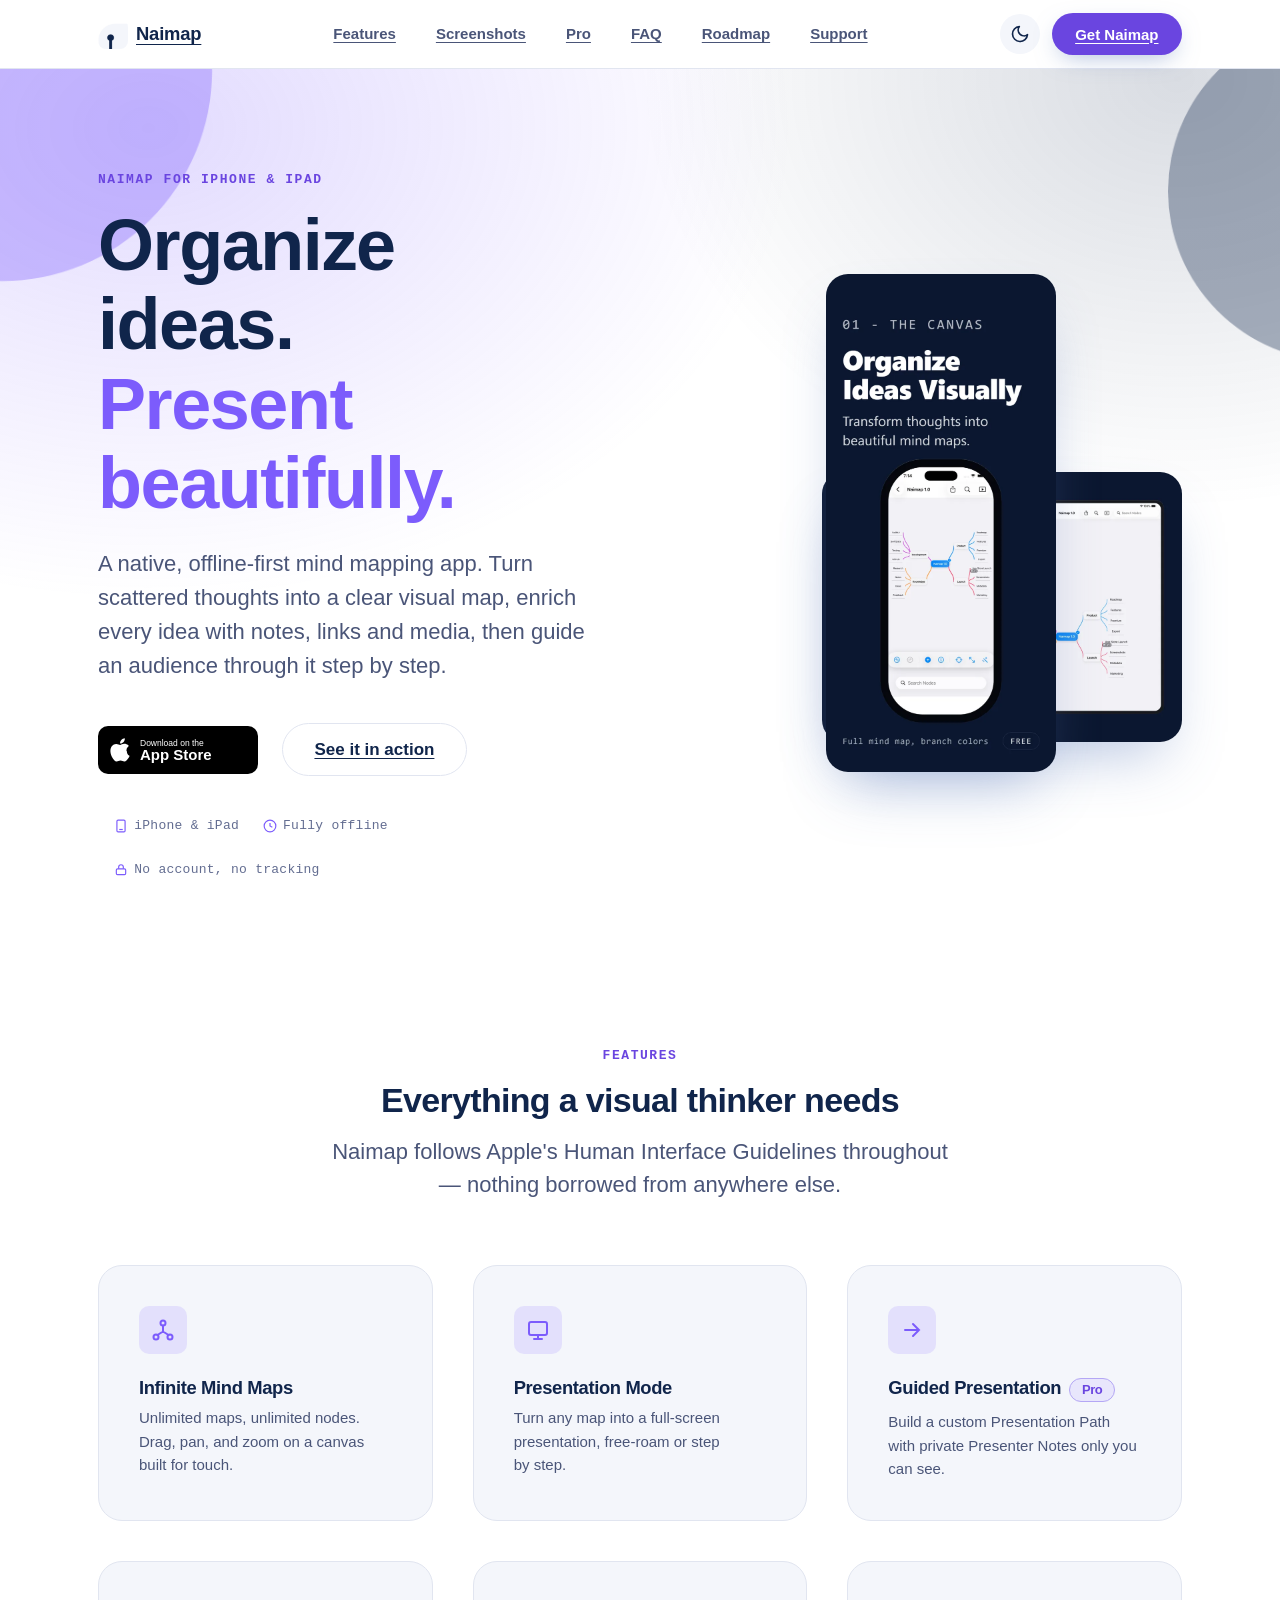
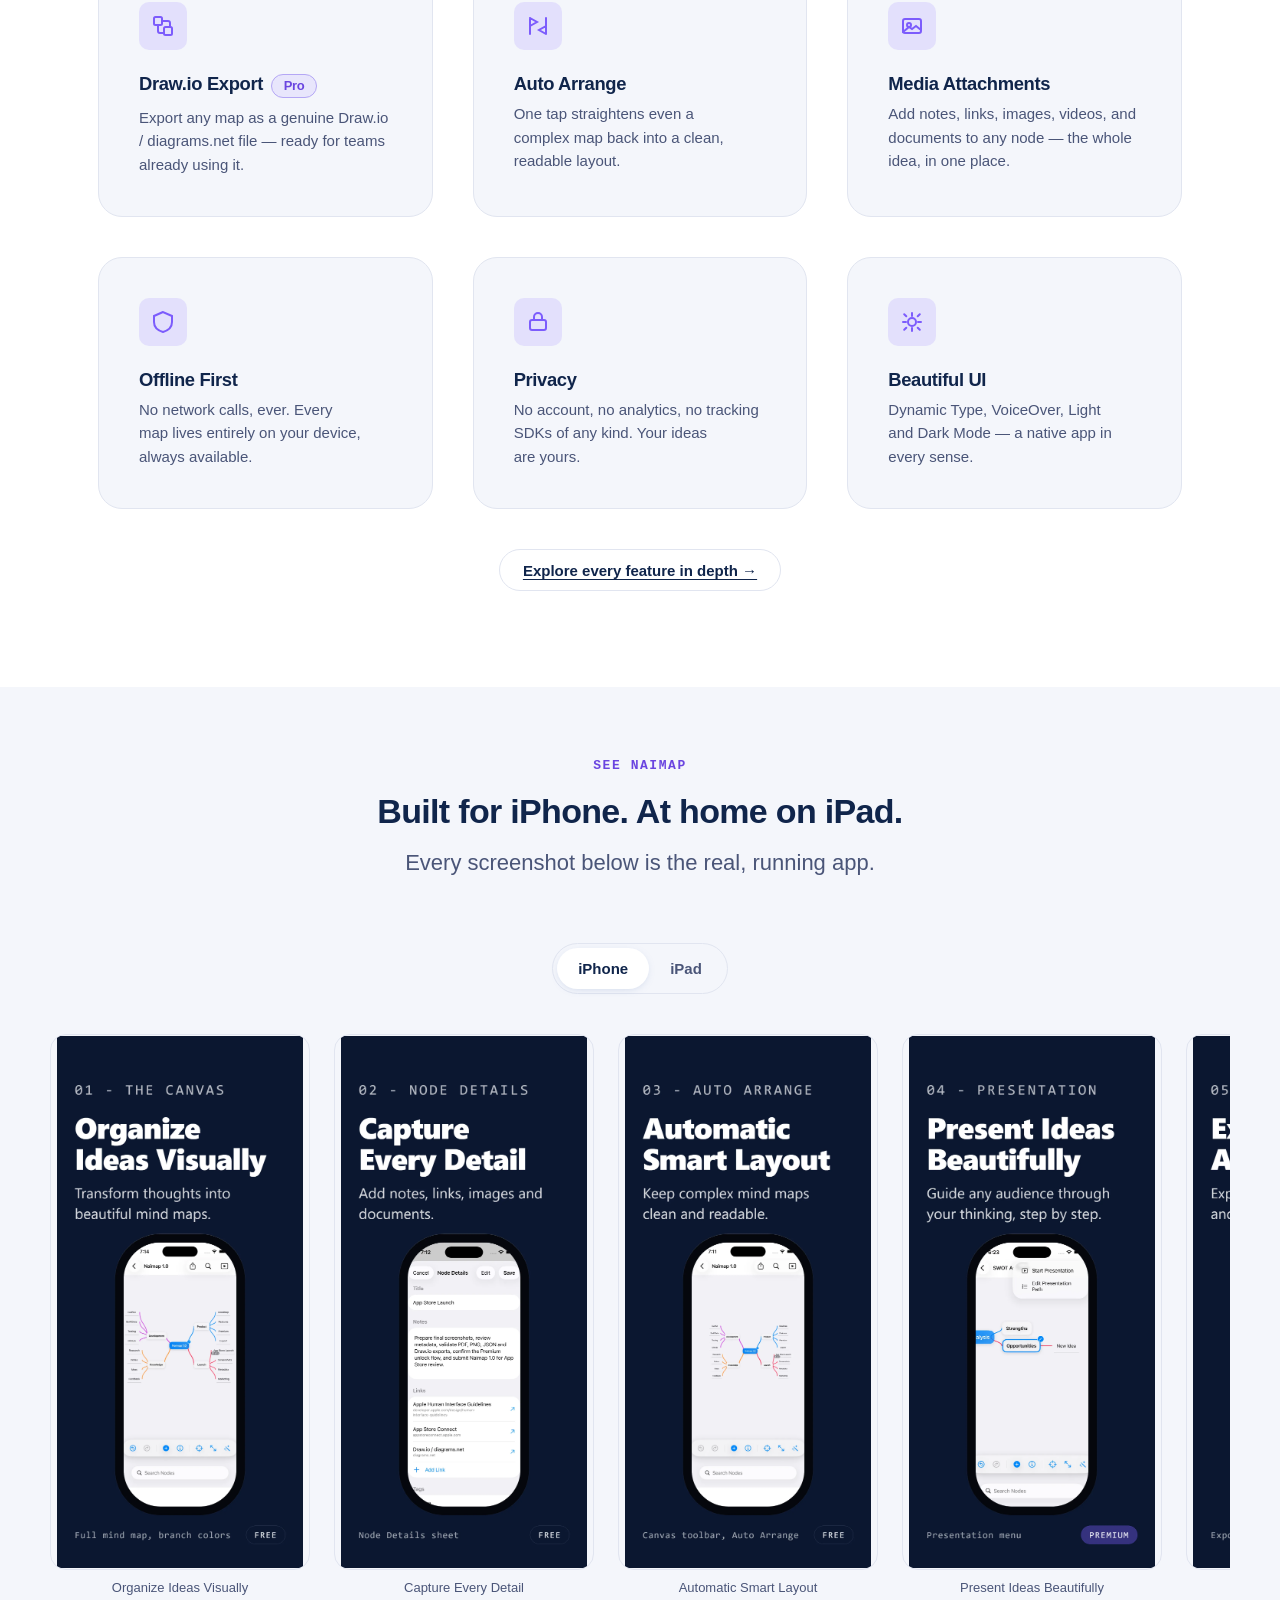
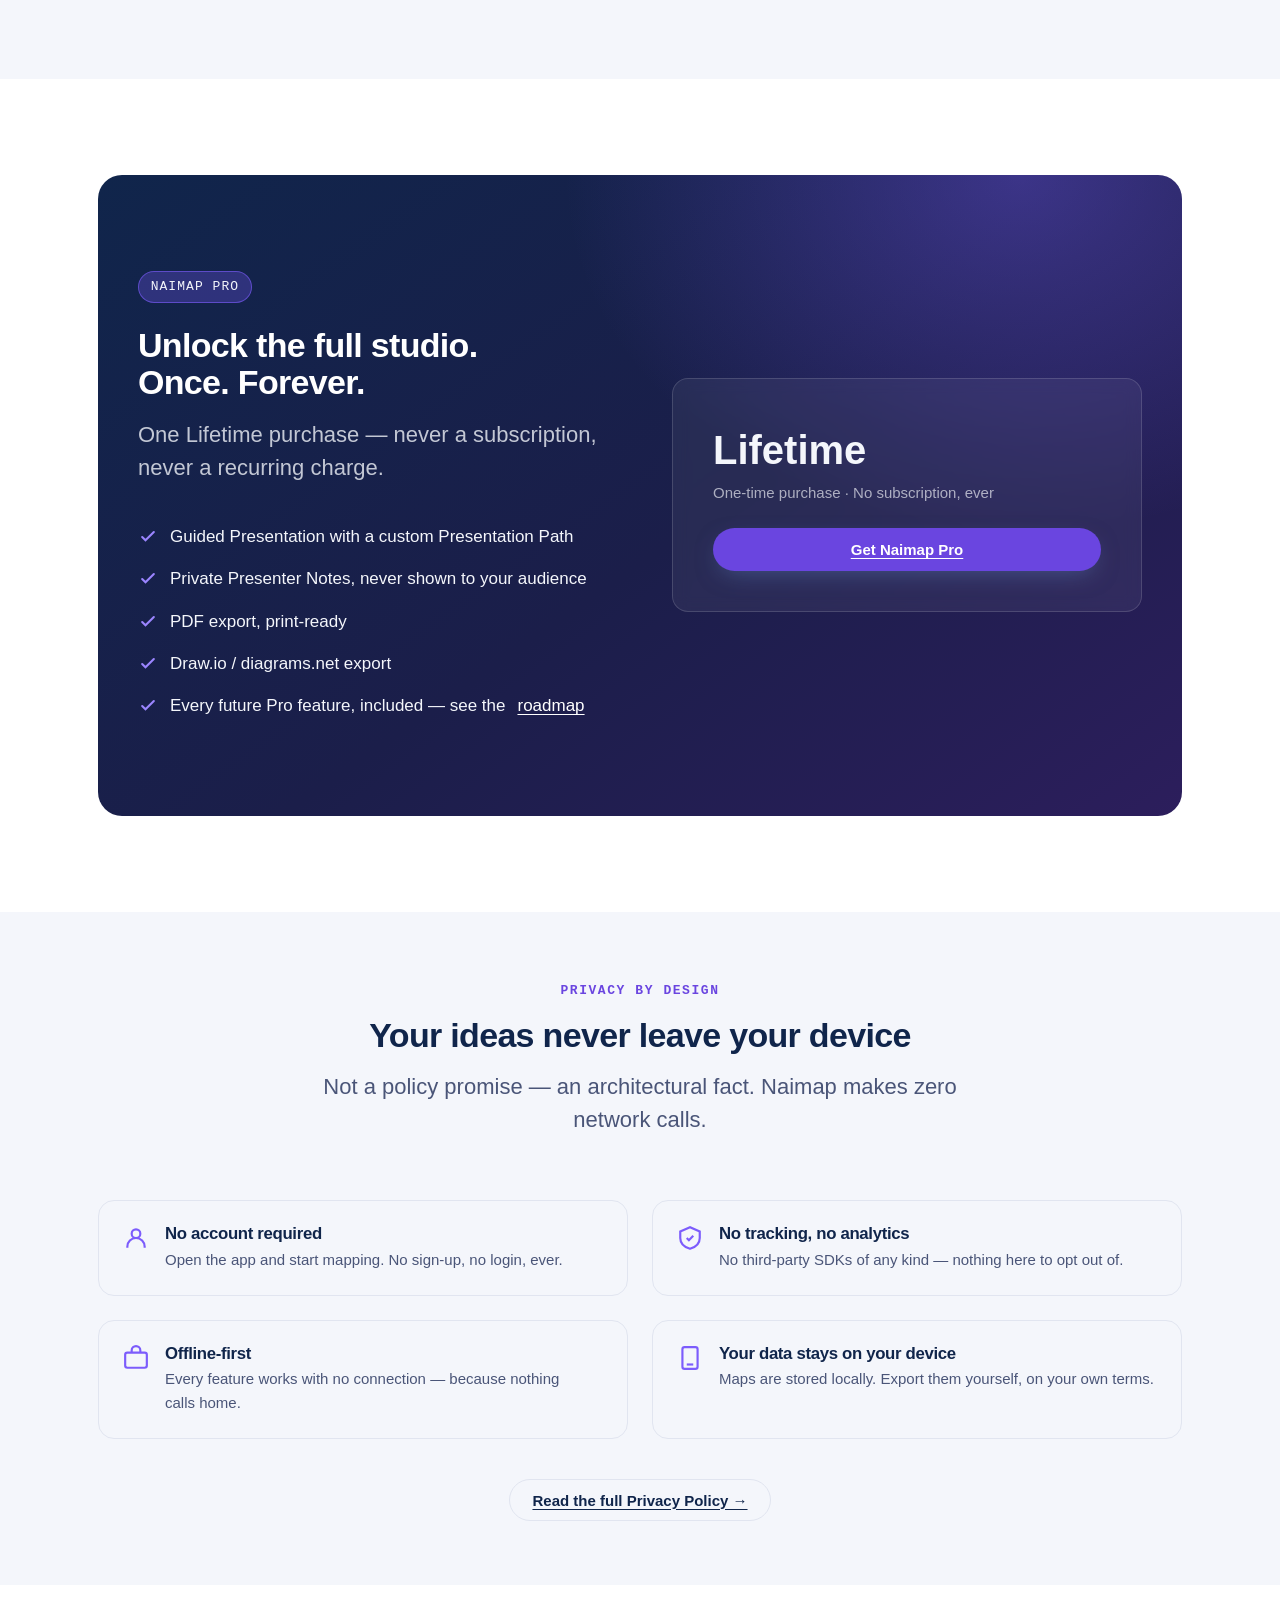
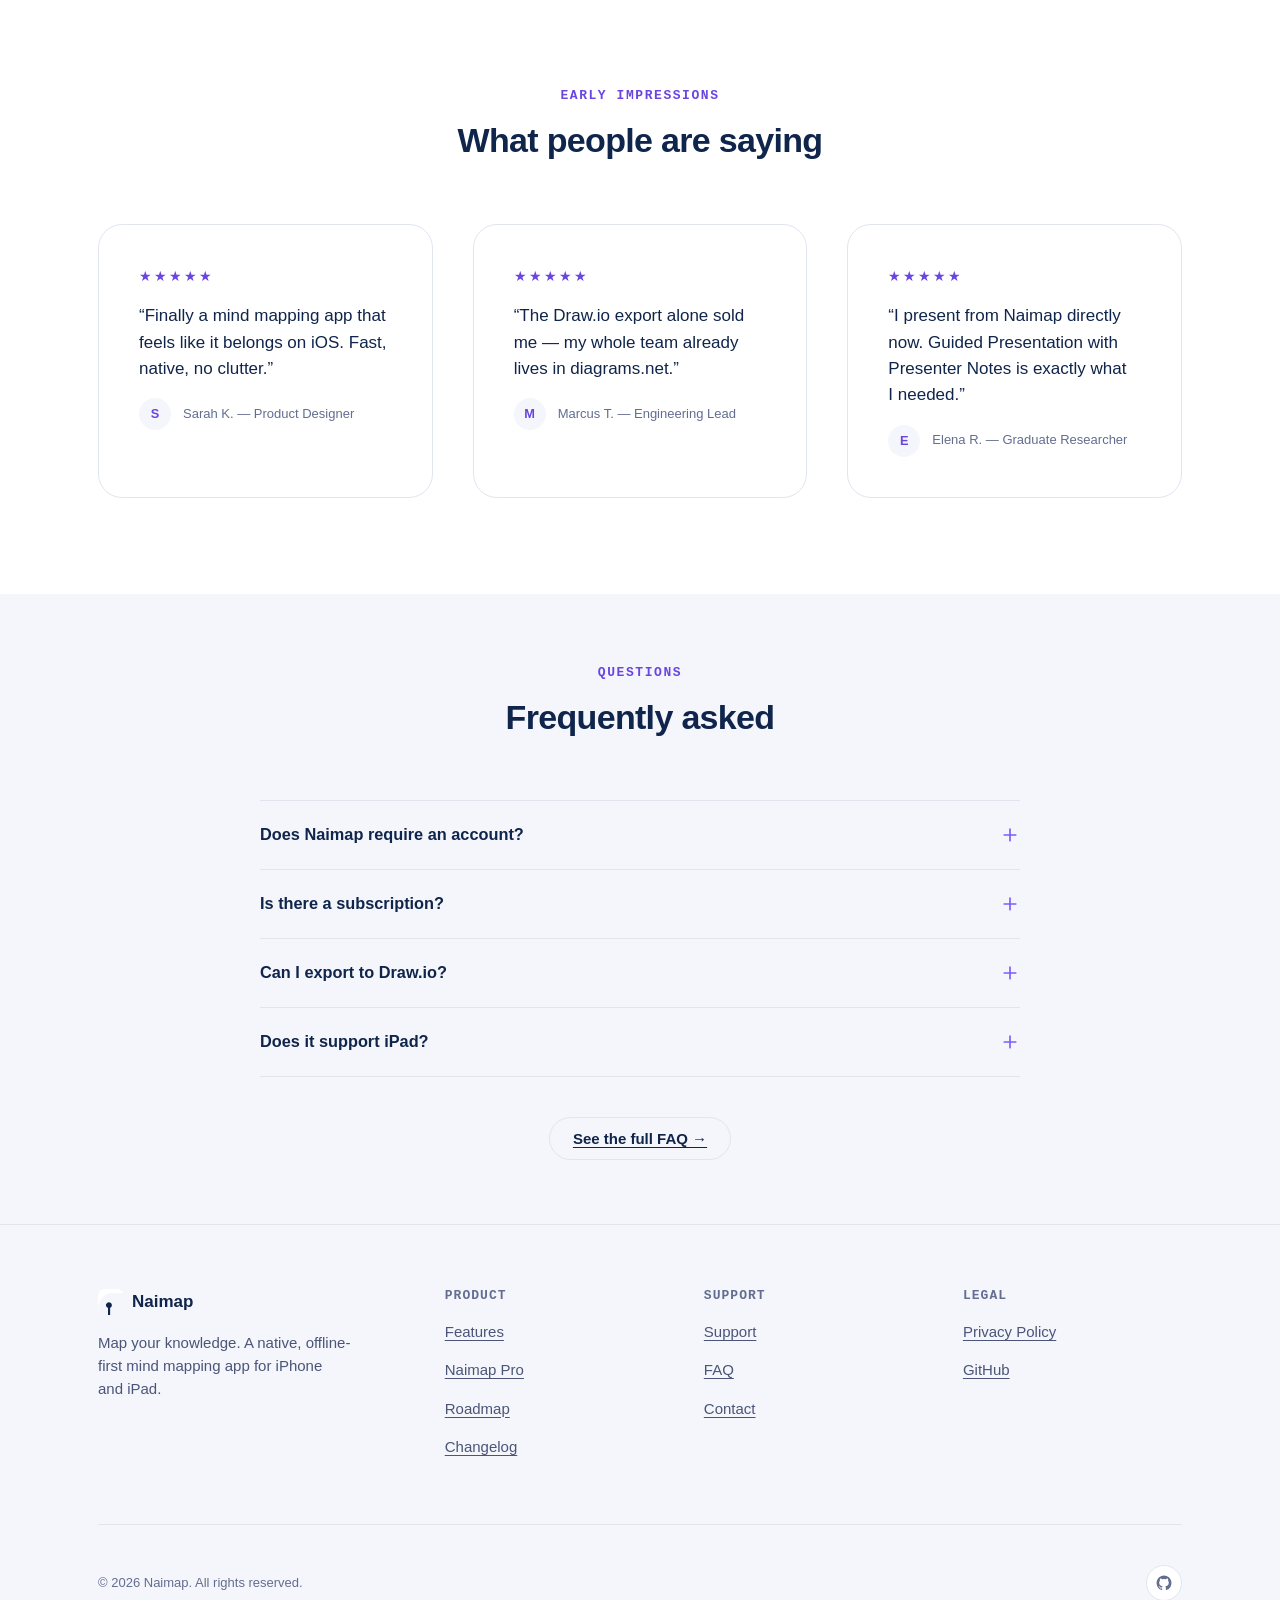
==== index.html @ b4a85e44 "Initial commit: official Naimap website" ====
<!doctype html>
<html lang="en" class="no-js">
<head>
<meta charset="utf-8">
<title>Naimap — Visual Mind Mapping for iPhone &amp; iPad</title>
<meta name="viewport" content="width=device-width, initial-scale=1">
<meta name="referrer" content="strict-origin-when-cross-origin">
<meta name="description" content="Naimap is a native, offline-first mind mapping app for iPhone and iPad. Organize ideas visually, capture every detail, and present beautifully — no account, no tracking, one Lifetime purchase.">
<meta name="keywords" content="mind map, mindmap, brainstorm, outline, visual thinking, concept map, study app, planning app, drawio, iPhone, iPad">
<meta name="author" content="Naimap">
<link rel="canonical" href="https://naimap.app/">

<!-- Favicons -->
<link rel="shortcut icon" href="/favicon.ico">
<link rel="icon" href="/assets/images/icons/icon-32.png" sizes="32x32" type="image/png">
<link rel="icon" href="/assets/images/icons/icon-192.png" sizes="192x192" type="image/png">
<link rel="apple-touch-icon" href="/assets/images/icons/icon-180.png">
<link rel="manifest" href="/site.webmanifest">
<meta name="theme-color" media="(prefers-color-scheme: light)" content="#FFFFFF">
<meta name="theme-color" media="(prefers-color-scheme: dark)" content="#0A1024">

<!-- Open Graph -->
<meta property="og:type" content="website">
<meta property="og:site_name" content="Naimap">
<meta property="og:title" content="Naimap — Visual Mind Mapping for iPhone &amp; iPad">
<meta property="og:description" content="A native, offline-first mind mapping app. Organize ideas visually, capture every detail, and present beautifully.">
<meta property="og:url" content="https://naimap.app/">
<meta property="og:image" content="https://naimap.app/assets/images/social/og-default.png">
<meta property="og:image:width" content="1200">
<meta property="og:image:height" content="630">

<!-- Twitter Card -->
<meta name="twitter:card" content="summary_large_image">
<meta name="twitter:title" content="Naimap — Visual Mind Mapping for iPhone &amp; iPad">
<meta name="twitter:description" content="A native, offline-first mind mapping app. Organize ideas visually, capture every detail, and present beautifully.">
<meta name="twitter:image" content="https://naimap.app/assets/images/social/og-default.png">

<link rel="stylesheet" href="/assets/css/style.css">

<script type="application/ld+json">
{
  "@context": "https://schema.org",
  "@type": "SoftwareApplication",
  "name": "Naimap",
  "operatingSystem": "iOS 17.0 or later",
  "applicationCategory": "ProductivityApplication",
  "description": "A native, offline-first mind mapping app for iPhone and iPad. Organize ideas visually, capture every detail, and present beautifully.",
  "url": "https://naimap.app/",
  "image": "https://naimap.app/assets/images/social/og-default.png",
  "offers": {
    "@type": "Offer",
    "price": "0",
    "priceCurrency": "USD",
    "description": "Free to download. Naimap Pro is an optional one-time Lifetime purchase — no subscription."
  }
}
</script>
</head>
<body>
<a class="skip-link" href="#main">Skip to content</a>

<header class="site-header">
  <div class="container nav">
    <a class="nav-brand" href="/">
      <img src="/assets/images/icons/icon-192.png" width="30" height="30" alt="" loading="eager">
      Naimap
    </a>
    <nav aria-label="Primary">
      <ul class="nav-links">
        <li><a href="/#features">Features</a></li>
        <li><a href="/#screenshots">Screenshots</a></li>
        <li><a href="/#pro">Pro</a></li>
        <li><a href="/faq.html">FAQ</a></li>
        <li><a href="/roadmap.html">Roadmap</a></li>
        <li><a href="/support.html">Support</a></li>
      </ul>
    </nav>
    <div class="nav-actions">
      <button class="theme-toggle" data-theme-toggle type="button" aria-label="Toggle dark mode">
        <svg class="icon-moon" viewBox="0 0 24 24" fill="none" stroke="currentColor" stroke-width="2" stroke-linecap="round" stroke-linejoin="round" aria-hidden="true"><path d="M21 12.79A9 9 0 1 1 11.21 3 7 7 0 0 0 21 12.79Z"/></svg>
        <svg class="icon-sun" viewBox="0 0 24 24" fill="none" stroke="currentColor" stroke-width="2" stroke-linecap="round" stroke-linejoin="round" aria-hidden="true"><circle cx="12" cy="12" r="4"/><path d="M12 2v2M12 20v2M4.93 4.93l1.41 1.41M17.66 17.66l1.41 1.41M2 12h2M20 12h2M4.93 19.07l1.41-1.41M17.66 6.34l1.41-1.41"/></svg>
      </button>
      <a class="btn btn--primary" href="#download">Get Naimap</a>
      <button class="nav-toggle" data-nav-toggle type="button" aria-expanded="false" aria-controls="nav-mobile" aria-label="Toggle menu">
        <span></span>
      </button>
    </div>
  </div>
  <div class="container">
    <ul class="nav-mobile" id="nav-mobile" data-nav-mobile>
      <li><a href="/#features">Features</a></li>
      <li><a href="/#screenshots">Screenshots</a></li>
      <li><a href="/#pro">Naimap Pro</a></li>
      <li><a href="/faq.html">FAQ</a></li>
      <li><a href="/roadmap.html">Roadmap</a></li>
      <li><a href="/changelog.html">Changelog</a></li>
      <li><a href="/support.html">Support</a></li>
      <li><a href="/contact.html">Contact</a></li>
      <li><a class="btn btn--primary btn--block" href="#download">Get Naimap</a></li>
    </ul>
  </div>
</header>

<main id="main">

  <!-- HERO -->
  <section class="hero">
    <div class="hero-bg" aria-hidden="true"><span class="orb orb--1"></span><span class="orb orb--2"></span></div>
    <div class="container hero-grid">
      <div class="hero-content">
        <p class="eyebrow">Naimap for iPhone &amp; iPad</p>
        <h1><span class="line">Organize ideas.</span><span class="line line--accent">Present beautifully.</span></h1>
        <p class="hero-lede">A native, offline-first mind mapping app. Turn scattered thoughts into a clear visual map, enrich every idea with notes, links and media, then guide an audience through it step by step.</p>
        <div class="hero-actions" id="download">
          <a class="store-badge" href="https://apps.apple.com/app/naimap" aria-label="Download Naimap on the App Store">
            <!-- Standard two-line App Store badge, built locally (no external asset fetch) -->
            <svg width="160" height="48" viewBox="0 0 160 48" role="img" aria-hidden="true">
              <rect width="160" height="48" rx="10" fill="#000"/>
              <g fill="#fff">
                <path d="M28.4 24.6c0-3 2.4-4.4 2.5-4.5-1.4-2-3.5-2.3-4.3-2.3-1.8-.2-3.6 1.1-4.5 1.1-.9 0-2.4-1.1-3.9-1-2 0-3.8 1.1-4.8 2.9-2.1 3.6-.5 8.9 1.5 11.8 1 1.4 2.2 3 3.7 2.9 1.5-.1 2.1-1 3.9-1s2.3 1 3.9 1c1.6 0 2.7-1.4 3.7-2.9.9-1.3 1.4-2.6 1.5-2.7-.1 0-2.7-1-2.7-4.3ZM25.6 16.1c.8-1 1.4-2.4 1.2-3.8-1.2.1-2.6.8-3.5 1.8-.7.8-1.4 2.2-1.2 3.5 1.4.1 2.7-.6 3.5-1.5Z"/>
              </g>
              <text x="42" y="20" font-family="-apple-system,Helvetica,Arial,sans-serif" font-size="8.5" fill="#fff">Download on the</text>
              <text x="42" y="34" font-family="-apple-system,Helvetica,Arial,sans-serif" font-size="15" font-weight="700" fill="#fff">App Store</text>
            </svg>
          </a>
          <a class="btn btn--secondary btn--lg" href="/#screenshots">See it in action</a>
        </div>
        <ul class="hero-meta">
          <li><svg viewBox="0 0 24 24" fill="none" stroke="currentColor" stroke-width="2" aria-hidden="true"><rect x="5" y="2" width="14" height="20" rx="2"/><path d="M9 18h6"/></svg> iPhone &amp; iPad</li>
          <li><svg viewBox="0 0 24 24" fill="none" stroke="currentColor" stroke-width="2" aria-hidden="true"><path d="M12 2a10 10 0 1 0 0 20 10 10 0 0 0 0-20Zm0 5v5l4 2"/></svg> Fully offline</li>
          <li><svg viewBox="0 0 24 24" fill="none" stroke="currentColor" stroke-width="2" aria-hidden="true"><rect x="4" y="10" width="16" height="10" rx="2"/><path d="M8 10V7a4 4 0 0 1 8 0v3"/></svg> No account, no tracking</li>
        </ul>
      </div>
      <div class="hero-devices" aria-hidden="true">
        <picture>
          <source srcset="/assets/images/screenshots/ipad/ipad-02-hero.webp" type="image/webp">
          <img class="device-ipad" src="/assets/images/screenshots/ipad/ipad-02-hero.png" alt="" width="360" height="480" loading="eager" fetchpriority="high">
        </picture>
        <picture>
          <source srcset="/assets/images/screenshots/iphone/appstore-01-hero.webp" type="image/webp">
          <img class="device-iphone" src="/assets/images/screenshots/iphone/appstore-01-hero.png" alt="" width="230" height="497" loading="eager" fetchpriority="high">
        </picture>
      </div>
    </div>
  </section>

  <!-- FEATURES -->
  <section class="section" id="features">
    <div class="container">
      <div class="section-head section-head--center">
        <p class="eyebrow">Features</p>
        <h2>Everything a visual thinker needs</h2>
        <p class="lede">Naimap follows Apple's Human Interface Guidelines throughout — nothing borrowed from anywhere else.</p>
      </div>
      <div class="grid grid--3">

        <article class="feature-card" data-reveal>
          <div class="feature-icon"><svg viewBox="0 0 24 24" fill="none" stroke="currentColor" stroke-width="2" stroke-linecap="round" aria-hidden="true"><circle cx="12" cy="5" r="2.5"/><circle cx="5" cy="19" r="2.5"/><circle cx="19" cy="19" r="2.5"/><path d="M12 7.5v6M12 13.5 6.5 17M12 13.5l5.5 3.5"/></svg></div>
          <h3>Infinite Mind Maps</h3>
          <p>Unlimited maps, unlimited nodes. Drag, pan, and zoom on a canvas built for touch.</p>
        </article>

        <article class="feature-card" data-reveal>
          <div class="feature-icon"><svg viewBox="0 0 24 24" fill="none" stroke="currentColor" stroke-width="2" stroke-linecap="round" aria-hidden="true"><rect x="3" y="4" width="18" height="13" rx="2"/><path d="M8 21h8M12 17v4"/></svg></div>
          <h3>Presentation Mode</h3>
          <p>Turn any map into a full-screen presentation, free-roam or step by step.</p>
        </article>

        <article class="feature-card" data-reveal>
          <div class="feature-icon"><svg viewBox="0 0 24 24" fill="none" stroke="currentColor" stroke-width="2" stroke-linecap="round" aria-hidden="true"><path d="M5 12h14M13 6l6 6-6 6"/></svg></div>
          <h3>Guided Presentation<span class="pill pill--pro" style="margin-left:8px;">Pro</span></h3>
          <p>Build a custom Presentation Path with private Presenter Notes only you can see.</p>
        </article>

        <article class="feature-card" data-reveal>
          <div class="feature-icon"><svg viewBox="0 0 24 24" fill="none" stroke="currentColor" stroke-width="2" stroke-linecap="round" aria-hidden="true"><rect x="3" y="3" width="8" height="8" rx="1.5"/><rect x="13" y="13" width="8" height="8" rx="1.5"/><path d="M11 7h6a2 2 0 0 1 2 2v4M7 11v6a2 2 0 0 0 2 2h4"/></svg></div>
          <h3>Draw.io Export<span class="pill pill--pro" style="margin-left:8px;">Pro</span></h3>
          <p>Export any map as a genuine Draw.io / diagrams.net file — ready for teams already using it.</p>
        </article>

        <article class="feature-card" data-reveal>
          <div class="feature-icon"><svg viewBox="0 0 24 24" fill="none" stroke="currentColor" stroke-width="2" stroke-linecap="round" aria-hidden="true"><path d="M4 4v16M4 4l7 4-7 4M20 20V4M20 20l-7-4 7-4"/></svg></div>
          <h3>Auto Arrange</h3>
          <p>One tap straightens even a complex map back into a clean, readable layout.</p>
        </article>

        <article class="feature-card" data-reveal>
          <div class="feature-icon"><svg viewBox="0 0 24 24" fill="none" stroke="currentColor" stroke-width="2" stroke-linecap="round" aria-hidden="true"><rect x="3" y="5" width="18" height="14" rx="2"/><circle cx="9" cy="11" r="2"/><path d="M21 16l-5-4-4 3-3-2-6 5"/></svg></div>
          <h3>Media Attachments</h3>
          <p>Add notes, links, images, videos, and documents to any node — the whole idea, in one place.</p>
        </article>

        <article class="feature-card" data-reveal>
          <div class="feature-icon"><svg viewBox="0 0 24 24" fill="none" stroke="currentColor" stroke-width="2" stroke-linecap="round" aria-hidden="true"><path d="M12 2 3 6v6c0 5 4 8.5 9 10 5-1.5 9-5 9-10V6l-9-4Z"/></svg></div>
          <h3>Offline First</h3>
          <p>No network calls, ever. Every map lives entirely on your device, always available.</p>
        </article>

        <article class="feature-card" data-reveal>
          <div class="feature-icon"><svg viewBox="0 0 24 24" fill="none" stroke="currentColor" stroke-width="2" stroke-linecap="round" aria-hidden="true"><rect x="4" y="10" width="16" height="10" rx="2"/><path d="M8 10V7a4 4 0 0 1 8 0v3"/></svg></div>
          <h3>Privacy</h3>
          <p>No account, no analytics, no tracking SDKs of any kind. Your ideas are yours.</p>
        </article>

        <article class="feature-card" data-reveal>
          <div class="feature-icon"><svg viewBox="0 0 24 24" fill="none" stroke="currentColor" stroke-width="2" stroke-linecap="round" aria-hidden="true"><path d="M12 3v3M12 18v3M4.2 4.2l2.1 2.1M17.7 17.7l2.1 2.1M3 12h3M18 12h3M4.2 19.8l2.1-2.1M17.7 6.3l2.1-2.1"/><circle cx="12" cy="12" r="4"/></svg></div>
          <h3>Beautiful UI</h3>
          <p>Dynamic Type, VoiceOver, Light and Dark Mode — a native app in every sense.</p>
        </article>

      </div>
      <p style="text-align:center; margin-top: var(--space-lg);"><a class="btn btn--secondary" href="/features.html">Explore every feature in depth →</a></p>
    </div>
  </section>

  <!-- SCREENSHOTS -->
  <section class="section section--tight" id="screenshots" style="background: var(--bg-secondary);">
    <div class="container">
      <div class="section-head section-head--center">
        <p class="eyebrow">See Naimap</p>
        <h2>Built for iPhone. At home on iPad.</h2>
        <p class="lede">Every screenshot below is the real, running app.</p>
      </div>

      <div style="text-align:center;">
        <div class="gallery-tabs" role="tablist" aria-label="Choose device">
          <button class="gallery-tab" role="tab" data-gallery-tab="iphone" aria-selected="true">iPhone</button>
          <button class="gallery-tab" role="tab" data-gallery-tab="ipad" aria-selected="false">iPad</button>
        </div>
      </div>

      <div class="gallery-track" data-gallery-track="iphone">
        <figure class="gallery-item">
          <button type="button" data-lightbox-open data-full="/assets/images/screenshots/iphone/appstore-01-organize-ideas-visually.png"><picture><source srcset="/assets/images/screenshots/iphone/appstore-01-organize-ideas-visually.webp" type="image/webp"><img src="/assets/images/screenshots/iphone/appstore-01-organize-ideas-visually.png" alt="Naimap canvas showing a full mind map with color-coded branches" loading="lazy" width="1284" height="2778"></picture></button>
          <figcaption>Organize Ideas Visually</figcaption>
        </figure>
        <figure class="gallery-item">
          <button type="button" data-lightbox-open data-full="/assets/images/screenshots/iphone/appstore-02-capture-every-detail.png"><picture><source srcset="/assets/images/screenshots/iphone/appstore-02-capture-every-detail.webp" type="image/webp"><img src="/assets/images/screenshots/iphone/appstore-02-capture-every-detail.png" alt="Naimap Node Details sheet with notes, links and tags populated" loading="lazy" width="1284" height="2778"></picture></button>
          <figcaption>Capture Every Detail</figcaption>
        </figure>
        <figure class="gallery-item">
          <button type="button" data-lightbox-open data-full="/assets/images/screenshots/iphone/appstore-03-automatic-smart-layout.png"><picture><source srcset="/assets/images/screenshots/iphone/appstore-03-automatic-smart-layout.webp" type="image/webp"><img src="/assets/images/screenshots/iphone/appstore-03-automatic-smart-layout.png" alt="Naimap canvas toolbar with the Auto Arrange wand tool" loading="lazy" width="1284" height="2778"></picture></button>
          <figcaption>Automatic Smart Layout</figcaption>
        </figure>
        <figure class="gallery-item">
          <button type="button" data-lightbox-open data-full="/assets/images/screenshots/iphone/appstore-04-present-ideas-beautifully.png"><picture><source srcset="/assets/images/screenshots/iphone/appstore-04-present-ideas-beautifully.webp" type="image/webp"><img src="/assets/images/screenshots/iphone/appstore-04-present-ideas-beautifully.png" alt="Naimap presentation menu for guided presentations" loading="lazy" width="1284" height="2778"></picture></button>
          <figcaption>Present Ideas Beautifully</figcaption>
        </figure>
        <figure class="gallery-item">
          <button type="button" data-lightbox-open data-full="/assets/images/screenshots/iphone/appstore-05-export-anywhere.png"><picture><source srcset="/assets/images/screenshots/iphone/appstore-05-export-anywhere.webp" type="image/webp"><img src="/assets/images/screenshots/iphone/appstore-05-export-anywhere.png" alt="Naimap export menu with PNG, PDF, JSON and Draw.io options" loading="lazy" width="1284" height="2778"></picture></button>
          <figcaption>Export Anywhere</figcaption>
        </figure>
        <figure class="gallery-item">
          <button type="button" data-lightbox-open data-full="/assets/images/screenshots/iphone/appstore-06-built-for-productivity.png"><picture><source srcset="/assets/images/screenshots/iphone/appstore-06-built-for-productivity.webp" type="image/webp"><img src="/assets/images/screenshots/iphone/appstore-06-built-for-productivity.png" alt="Naimap home screen with a library of mind maps" loading="lazy" width="1284" height="2778"></picture></button>
          <figcaption>Built For Productivity</figcaption>
        </figure>
      </div>

      <div class="gallery-track" data-gallery-track="ipad" hidden>
        <figure class="gallery-item gallery-item--wide">
          <button type="button" data-lightbox-open data-full="/assets/images/screenshots/ipad/ipad-01-capture-every-detail.png"><picture><source srcset="/assets/images/screenshots/ipad/ipad-01-capture-every-detail.webp" type="image/webp"><img src="/assets/images/screenshots/ipad/ipad-01-capture-every-detail.png" alt="Naimap on iPad showing the Node Details inspector open beside the live canvas" loading="lazy" width="2064" height="2752"></picture></button>
          <figcaption>Everything, Side by Side</figcaption>
        </figure>
        <figure class="gallery-item gallery-item--wide">
          <button type="button" data-lightbox-open data-full="/assets/images/screenshots/ipad/ipad-02-organize-ideas-visually.png"><picture><source srcset="/assets/images/screenshots/ipad/ipad-02-organize-ideas-visually.webp" type="image/webp"><img src="/assets/images/screenshots/ipad/ipad-02-organize-ideas-visually.png" alt="Naimap on iPad showing the full demo map across a wide canvas" loading="lazy" width="2752" height="2064"></picture></button>
          <figcaption>Organize Ideas Visually</figcaption>
        </figure>
        <figure class="gallery-item gallery-item--wide">
          <button type="button" data-lightbox-open data-full="/assets/images/screenshots/ipad/ipad-03-automatic-smart-layout.png"><picture><source srcset="/assets/images/screenshots/ipad/ipad-03-automatic-smart-layout.webp" type="image/webp"><img src="/assets/images/screenshots/ipad/ipad-03-automatic-smart-layout.png" alt="Naimap on iPad canvas toolbar with the Auto Arrange wand tool" loading="lazy" width="2752" height="2064"></picture></button>
          <figcaption>Automatic Smart Layout</figcaption>
        </figure>
        <figure class="gallery-item gallery-item--wide">
          <button type="button" data-lightbox-open data-full="/assets/images/screenshots/ipad/ipad-04-present-ideas-beautifully.png"><picture><source srcset="/assets/images/screenshots/ipad/ipad-04-present-ideas-beautifully.webp" type="image/webp"><img src="/assets/images/screenshots/ipad/ipad-04-present-ideas-beautifully.png" alt="Naimap on iPad in full-screen Presentation Mode" loading="lazy" width="2752" height="2064"></picture></button>
          <figcaption>Present Ideas Beautifully</figcaption>
        </figure>
        <figure class="gallery-item">
          <button type="button" data-lightbox-open data-full="/assets/images/screenshots/ipad/ipad-05-export-anywhere.png"><picture><source srcset="/assets/images/screenshots/ipad/ipad-05-export-anywhere.webp" type="image/webp"><img src="/assets/images/screenshots/ipad/ipad-05-export-anywhere.png" alt="Naimap on iPad export menu with PNG, PDF, JSON and Draw.io options" loading="lazy" width="2064" height="2752"></picture></button>
          <figcaption>Export Anywhere</figcaption>
        </figure>
        <figure class="gallery-item">
          <button type="button" data-lightbox-open data-full="/assets/images/screenshots/ipad/ipad-06-built-for-productivity.png"><picture><source srcset="/assets/images/screenshots/ipad/ipad-06-built-for-productivity.webp" type="image/webp"><img src="/assets/images/screenshots/ipad/ipad-06-built-for-productivity.png" alt="Naimap on iPad home screen with a library of mind maps" loading="lazy" width="2064" height="2752"></picture></button>
          <figcaption>Built For Productivity</figcaption>
        </figure>
      </div>
    </div>
  </section>

  <!-- PRO -->
  <section class="section" id="pro">
    <div class="container">
      <div class="pro-panel" data-reveal>
        <div class="pro-grid">
          <div>
            <span class="pro-badge">Naimap Pro</span>
            <h2>Unlock the full studio. Once. Forever.</h2>
            <p class="lede">One Lifetime purchase — never a subscription, never a recurring charge.</p>
            <ul class="pro-list">
              <li><svg viewBox="0 0 24 24" fill="none" stroke="currentColor" stroke-width="2.5" stroke-linecap="round" aria-hidden="true"><path d="M5 12l4 4 10-10"/></svg> Guided Presentation with a custom Presentation Path</li>
              <li><svg viewBox="0 0 24 24" fill="none" stroke="currentColor" stroke-width="2.5" stroke-linecap="round" aria-hidden="true"><path d="M5 12l4 4 10-10"/></svg> Private Presenter Notes, never shown to your audience</li>
              <li><svg viewBox="0 0 24 24" fill="none" stroke="currentColor" stroke-width="2.5" stroke-linecap="round" aria-hidden="true"><path d="M5 12l4 4 10-10"/></svg> PDF export, print-ready</li>
              <li><svg viewBox="0 0 24 24" fill="none" stroke="currentColor" stroke-width="2.5" stroke-linecap="round" aria-hidden="true"><path d="M5 12l4 4 10-10"/></svg> Draw.io / diagrams.net export</li>
              <li><svg viewBox="0 0 24 24" fill="none" stroke="currentColor" stroke-width="2.5" stroke-linecap="round" aria-hidden="true"><path d="M5 12l4 4 10-10"/></svg> Every future Pro feature, included — see the <a href="/roadmap.html" style="color:#fff; text-decoration:underline;">roadmap</a></li>
            </ul>
          </div>
          <div class="pro-price-card">
            <div class="price">Lifetime</div>
            <div class="price-note">One-time purchase · No subscription, ever</div>
            <a class="btn btn--primary btn--block" href="#download">Get Naimap Pro</a>
          </div>
        </div>
      </div>
    </div>
  </section>

  <!-- PRIVACY -->
  <section class="section section--tight" style="background: var(--bg-secondary);">
    <div class="container">
      <div class="section-head section-head--center">
        <p class="eyebrow">Privacy by Design</p>
        <h2>Your ideas never leave your device</h2>
        <p class="lede">Not a policy promise — an architectural fact. Naimap makes zero network calls.</p>
      </div>
      <div class="privacy-grid">
        <div class="privacy-item" data-reveal>
          <svg viewBox="0 0 24 24" fill="none" stroke="currentColor" stroke-width="2" aria-hidden="true"><circle cx="12" cy="8" r="4"/><path d="M4 21v-1a8 8 0 0 1 16 0v1"/><path d="M18 4l2 2-2 2M20 6h-6" stroke-width="0" opacity="0"/></svg>
          <div><h3>No account required</h3><p>Open the app and start mapping. No sign-up, no login, ever.</p></div>
        </div>
        <div class="privacy-item" data-reveal>
          <svg viewBox="0 0 24 24" fill="none" stroke="currentColor" stroke-width="2" aria-hidden="true"><path d="M12 2 3 6v6c0 5 4 8.5 9 10 5-1.5 9-5 9-10V6l-9-4Z"/><path d="M9 12l2 2 4-4"/></svg>
          <div><h3>No tracking, no analytics</h3><p>No third-party SDKs of any kind — nothing here to opt out of.</p></div>
        </div>
        <div class="privacy-item" data-reveal>
          <svg viewBox="0 0 24 24" fill="none" stroke="currentColor" stroke-width="2" aria-hidden="true"><rect x="2" y="7" width="20" height="14" rx="2"/><path d="M16 7V5a4 4 0 0 0-8 0v2"/></svg>
          <div><h3>Offline-first</h3><p>Every feature works with no connection — because nothing calls home.</p></div>
        </div>
        <div class="privacy-item" data-reveal>
          <svg viewBox="0 0 24 24" fill="none" stroke="currentColor" stroke-width="2" aria-hidden="true"><rect x="5" y="2" width="14" height="20" rx="2"/><path d="M9 18h6"/></svg>
          <div><h3>Your data stays on your device</h3><p>Maps are stored locally. Export them yourself, on your own terms.</p></div>
        </div>
      </div>
      <p style="text-align:center; margin-top: var(--space-lg);"><a class="btn btn--secondary" href="/privacy.html">Read the full Privacy Policy →</a></p>
    </div>
  </section>

  <!-- TESTIMONIALS -->
  <!-- Placeholder quotes — replace with real user feedback once available. -->
  <section class="section">
    <div class="container">
      <div class="section-head section-head--center">
        <p class="eyebrow">Early impressions</p>
        <h2>What people are saying</h2>
      </div>
      <div class="grid grid--3">
        <blockquote class="testimonial-card" data-reveal>
          <div class="stars" aria-hidden="true">★★★★★</div>
          <p>“Finally a mind mapping app that feels like it belongs on iOS. Fast, native, no clutter.”</p>
          <cite><span class="testimonial-avatar">S</span> Sarah K. — Product Designer</cite>
        </blockquote>
        <blockquote class="testimonial-card" data-reveal>
          <div class="stars" aria-hidden="true">★★★★★</div>
          <p>“The Draw.io export alone sold me — my whole team already lives in diagrams.net.”</p>
          <cite><span class="testimonial-avatar">M</span> Marcus T. — Engineering Lead</cite>
        </blockquote>
        <blockquote class="testimonial-card" data-reveal>
          <div class="stars" aria-hidden="true">★★★★★</div>
          <p>“I present from Naimap directly now. Guided Presentation with Presenter Notes is exactly what I needed.”</p>
          <cite><span class="testimonial-avatar">E</span> Elena R. — Graduate Researcher</cite>
        </blockquote>
      </div>
    </div>
  </section>

  <!-- FAQ PREVIEW -->
  <section class="section section--tight" style="background: var(--bg-secondary);">
    <div class="container">
      <div class="section-head section-head--center">
        <p class="eyebrow">Questions</p>
        <h2>Frequently asked</h2>
      </div>
      <div class="accordion" data-accordion-single style="max-width: 760px; margin-inline: auto;">
        <div class="accordion-item">
          <h3><button class="accordion-trigger" data-accordion-trigger aria-expanded="false">Does Naimap require an account?<svg viewBox="0 0 24 24" fill="none" stroke="currentColor" stroke-width="2" stroke-linecap="round" aria-hidden="true"><path d="M12 5v14M5 12h14"/></svg></button></h3>
          <div class="accordion-panel"><div><p>No. Naimap never asks you to sign in — open it and start mapping.</p></div></div>
        </div>
        <div class="accordion-item">
          <h3><button class="accordion-trigger" data-accordion-trigger aria-expanded="false">Is there a subscription?<svg viewBox="0 0 24 24" fill="none" stroke="currentColor" stroke-width="2" stroke-linecap="round" aria-hidden="true"><path d="M12 5v14M5 12h14"/></svg></button></h3>
          <div class="accordion-panel"><div><p>No. Naimap Pro is a single Lifetime purchase. No recurring charges, ever.</p></div></div>
        </div>
        <div class="accordion-item">
          <h3><button class="accordion-trigger" data-accordion-trigger aria-expanded="false">Can I export to Draw.io?<svg viewBox="0 0 24 24" fill="none" stroke="currentColor" stroke-width="2" stroke-linecap="round" aria-hidden="true"><path d="M12 5v14M5 12h14"/></svg></button></h3>
          <div class="accordion-panel"><div><p>Yes, with Naimap Pro — export any map as a real .drawio file, ready for diagrams.net.</p></div></div>
        </div>
        <div class="accordion-item">
          <h3><button class="accordion-trigger" data-accordion-trigger aria-expanded="false">Does it support iPad?<svg viewBox="0 0 24 24" fill="none" stroke="currentColor" stroke-width="2" stroke-linecap="round" aria-hidden="true"><path d="M12 5v14M5 12h14"/></svg></button></h3>
          <div class="accordion-panel"><div><p>Yes — Naimap is built for both iPhone and iPad, including iPad's inspector-panel layout.</p></div></div>
        </div>
      </div>
      <p style="text-align:center; margin-top: var(--space-lg);"><a class="btn btn--secondary" href="/faq.html">See the full FAQ →</a></p>
    </div>
  </section>

</main>

<footer class="site-footer">
  <div class="container">
    <div class="footer-grid">
      <div>
        <div class="footer-brand"><img src="/assets/images/icons/icon-192.png" width="26" height="26" alt=""> Naimap</div>
        <p style="color: var(--text-secondary); font-size: var(--step-small); max-width: 32ch;">Map your knowledge. A native, offline-first mind mapping app for iPhone and iPad.</p>
      </div>
      <div class="footer-col">
        <h3>Product</h3>
        <ul>
          <li><a href="/features.html">Features</a></li>
          <li><a href="/#pro">Naimap Pro</a></li>
          <li><a href="/roadmap.html">Roadmap</a></li>
          <li><a href="/changelog.html">Changelog</a></li>
        </ul>
      </div>
      <div class="footer-col">
        <h3>Support</h3>
        <ul>
          <li><a href="/support.html">Support</a></li>
          <li><a href="/faq.html">FAQ</a></li>
          <li><a href="/contact.html">Contact</a></li>
        </ul>
      </div>
      <div class="footer-col">
        <h3>Legal</h3>
        <ul>
          <li><a href="/privacy.html">Privacy Policy</a></li>
          <li><a href="https://github.com/iannetta/naimap-website" rel="noopener">GitHub</a></li>
        </ul>
      </div>
    </div>
    <div class="footer-bottom">
      <span>© <span data-current-year>2026</span> Naimap. All rights reserved.</span>
      <div class="footer-social">
        <a href="https://github.com/iannetta/naimap-website" rel="noopener" aria-label="Naimap on GitHub">
          <svg viewBox="0 0 24 24" fill="currentColor" aria-hidden="true"><path d="M12 2a10 10 0 0 0-3.16 19.49c.5.09.68-.22.68-.48v-1.7c-2.78.6-3.37-1.34-3.37-1.34-.46-1.16-1.11-1.47-1.11-1.47-.91-.62.07-.6.07-.6 1 .07 1.53 1.03 1.53 1.03.89 1.52 2.34 1.08 2.91.83.09-.65.35-1.08.63-1.33-2.22-.25-4.56-1.11-4.56-4.95 0-1.09.39-1.99 1.03-2.69-.1-.25-.45-1.27.1-2.65 0 0 .84-.27 2.75 1.02a9.4 9.4 0 0 1 5 0c1.91-1.3 2.75-1.02 2.75-1.02.55 1.38.2 2.4.1 2.65.64.7 1.03 1.6 1.03 2.69 0 3.85-2.34 4.7-4.57 4.94.36.31.68.92.68 1.85v2.74c0 .27.18.58.69.48A10 10 0 0 0 12 2Z"/></svg>
        </a>
      </div>
    </div>
  </div>
</footer>

<!-- Lightbox -->
<div class="lightbox" data-lightbox hidden role="dialog" aria-modal="true" aria-label="Screenshot preview">
  <button class="lightbox-close" type="button" aria-label="Close">
    <svg viewBox="0 0 24 24" fill="none" stroke="currentColor" stroke-width="2" stroke-linecap="round" aria-hidden="true"><path d="M6 6l12 12M18 6 6 18"/></svg>
  </button>
  <button class="lightbox-nav lightbox-nav--prev" type="button" aria-label="Previous screenshot">
    <svg viewBox="0 0 24 24" fill="none" stroke="currentColor" stroke-width="2" stroke-linecap="round" aria-hidden="true"><path d="M15 6l-6 6 6 6"/></svg>
  </button>
  <img src="" alt="">
  <button class="lightbox-nav lightbox-nav--next" type="button" aria-label="Next screenshot">
    <svg viewBox="0 0 24 24" fill="none" stroke="currentColor" stroke-width="2" stroke-linecap="round" aria-hidden="true"><path d="M9 6l6 6-6 6"/></svg>
  </button>
</div>

<button class="back-to-top" data-back-to-top type="button" aria-label="Back to top">
  <svg viewBox="0 0 24 24" fill="none" stroke="currentColor" stroke-width="2.5" stroke-linecap="round" aria-hidden="true"><path d="M12 19V5M5 12l7-7 7 7"/></svg>
</button>

<script src="/assets/js/main.js" defer></script>
</body>
</html>
---- assets/css/style.css ----
/*
  Naimap — official website stylesheet.
  Design tokens are lifted directly from the shipped app icon and existing
  App Store marketing assets: Ink Navy, Signal Violet, Canvas Mist. No new
  visual identity is introduced here — see README.md.
*/

/* ---------------------------------------------------------------------- */
/* 1. Tokens                                                              */
/* ---------------------------------------------------------------------- */

:root {
  /* Brand */
  --navy: #10254B;
  --violet: #7C5CFC;
  --violet-strong: #6A45E0;
  --mist: #F4F6FB;

  /* Light theme (default) */
  --bg: #FFFFFF;
  --bg-secondary: var(--mist);
  --bg-elevated: #FFFFFF;
  --text: var(--navy);
  --text-secondary: #4A5578;
  --text-tertiary: #636D91;
  --border: #E1E5F0;
  --accent: var(--violet);
  --accent-contrast: #FFFFFF;
  /* Darker violet for small/regular-weight TEXT on light backgrounds — #7C5CFC
     itself only reaches 4.38:1 there (fails WCAG AA 4.5:1). --accent stays
     untouched for buttons/icons/borders/large headline text, which only need
     the 3:1 non-text/large-text threshold and already clear it. */
  --accent-text: var(--violet-strong);
  --btn-primary-bg: var(--violet-strong);
  --shadow-color: 220 40% 55%;
  --overlay: rgba(16, 37, 75, 0.55);

  /* Semantic */
  --success: #1E9E6B;
  --focus-ring: var(--violet);

  /* Typography */
  --font-display: -apple-system, "SF Pro Display", BlinkMacSystemFont, "Segoe UI", Roboto, Helvetica, Arial, sans-serif;
  --font-text: -apple-system, "SF Pro Text", BlinkMacSystemFont, "Segoe UI", Roboto, Helvetica, Arial, sans-serif;
  --font-mono: ui-monospace, "SF Mono", SFMono-Regular, Menlo, Consolas, monospace;

  /* Type scale (fluid, clamps between mobile and desktop) */
  --step-hero: clamp(2.5rem, 6vw + 1rem, 4.5rem);
  --step-h1: clamp(2rem, 4vw + 1rem, 3rem);
  --step-h2: clamp(1.5rem, 2.4vw + 1rem, 2.125rem);
  --step-h3: clamp(1.25rem, 1.4vw + 1rem, 1.5rem);
  --step-lede: clamp(1.125rem, 1.2vw + 1rem, 1.375rem);
  --step-body: 1.0625rem;
  --step-small: 0.9375rem;
  --step-caption: 0.8125rem;

  /* Spacing scale */
  --space-3xs: 0.25rem;
  --space-2xs: 0.5rem;
  --space-xs: 0.75rem;
  --space-sm: 1rem;
  --space-md: 1.5rem;
  --space-lg: 2.5rem;
  --space-xl: 4rem;
  --space-2xl: 6rem;
  --space-3xl: 8rem;

  /* Layout */
  --container-width: 1180px;
  --container-pad: clamp(1.25rem, 4vw, 3rem);
  --radius-sm: 10px;
  --radius-md: 16px;
  --radius-lg: 24px;
  --radius-pill: 999px;

  /* Motion */
  --ease: cubic-bezier(0.22, 1, 0.36, 1);
  --duration-fast: 150ms;
  --duration: 320ms;
  --duration-slow: 560ms;

  color-scheme: light;
}

/* Dark theme: OS preference by default, explicit toggle overrides either way */
@media (prefers-color-scheme: dark) {
  :root {
    --bg: #0A1024;
    --bg-secondary: #10152B;
    --bg-elevated: #141B37;
    --text: #F4F6FB;
    --text-secondary: #AEB6D6;
    --text-tertiary: #7C86AC;
    --border: rgba(255, 255, 255, 0.12);
    --accent: #9B85FF;
    --accent-contrast: #0A1024;
    --accent-text: #9B85FF;
    --btn-primary-bg: #9B85FF;
    --overlay: rgba(4, 8, 20, 0.65);
    color-scheme: dark;
  }
}

:root[data-theme="dark"] {
  --bg: #0A1024;
  --bg-secondary: #10152B;
  --bg-elevated: #141B37;
  --text: #F4F6FB;
  --text-secondary: #AEB6D6;
  --text-tertiary: #7C86AC;
  --border: rgba(255, 255, 255, 0.12);
  --accent: #9B85FF;
  --accent-contrast: #0A1024;
  --accent-text: #9B85FF;
  --btn-primary-bg: #9B85FF;
  --overlay: rgba(4, 8, 20, 0.65);
  color-scheme: dark;
}

:root[data-theme="light"] {
  --bg: #FFFFFF;
  --bg-secondary: var(--mist);
  --bg-elevated: #FFFFFF;
  --text: var(--navy);
  --text-secondary: #4A5578;
  --text-tertiary: #636D91;
  --border: #E1E5F0;
  --accent: var(--violet);
  --accent-contrast: #FFFFFF;
  --accent-text: var(--violet-strong);
  --btn-primary-bg: var(--violet-strong);
  --overlay: rgba(16, 37, 75, 0.55);
  color-scheme: light;
}

/* ---------------------------------------------------------------------- */
/* 2. Reset & base                                                        */
/* ---------------------------------------------------------------------- */

*, *::before, *::after { box-sizing: border-box; }
* { margin: 0; }

html {
  -webkit-text-size-adjust: 100%;
  scroll-behavior: smooth;
}

@media (prefers-reduced-motion: reduce) {
  html { scroll-behavior: auto; }
  *, *::before, *::after {
    animation-duration: 0.001ms !important;
    animation-iteration-count: 1 !important;
    transition-duration: 0.001ms !important;
    scroll-behavior: auto !important;
  }
}

body {
  font-family: var(--font-text);
  font-size: var(--step-body);
  line-height: 1.55;
  color: var(--text);
  background: var(--bg);
  -webkit-font-smoothing: antialiased;
  text-rendering: optimizeLegibility;
  transition: background-color var(--duration) var(--ease), color var(--duration) var(--ease);
  overflow-x: hidden;
}

img, picture, svg, video { display: block; max-width: 100%; height: auto; }
img { color: transparent; }

h1, h2, h3, h4 {
  font-family: var(--font-display);
  font-weight: 800;
  letter-spacing: -0.02em;
  line-height: 1.1;
  color: var(--text);
  text-wrap: balance;
}

h1 { font-size: var(--step-h1); }
h2 { font-size: var(--step-h2); }
h3 { font-size: var(--step-h3); }

p { text-wrap: pretty; }

a {
  color: inherit;
  text-decoration-color: currentColor;
  text-underline-offset: 0.2em;
}

ul, ol { padding-left: 1.25em; }

button, input, textarea, select { font: inherit; color: inherit; }
button { cursor: pointer; background: none; border: none; }

/* Visible, high-contrast focus state everywhere — never suppressed */
:focus-visible {
  outline: 2.5px solid var(--focus-ring);
  outline-offset: 3px;
  border-radius: 4px;
}

.skip-link {
  position: absolute;
  top: -100%;
  left: var(--space-sm);
  z-index: 1000;
  background: var(--btn-primary-bg);
  color: var(--accent-contrast);
  padding: var(--space-2xs) var(--space-sm);
  border-radius: var(--radius-sm);
  font-weight: 600;
  transition: top var(--duration-fast) var(--ease);
}
.skip-link:focus { top: var(--space-sm); }

.visually-hidden {
  position: absolute !important;
  width: 1px; height: 1px;
  padding: 0; margin: -1px;
  overflow: hidden;
  clip: rect(0, 0, 0, 0);
  white-space: nowrap;
  border: 0;
}

/* ---------------------------------------------------------------------- */
/* 3. Layout primitives                                                   */
/* ---------------------------------------------------------------------- */

.container {
  width: 100%;
  max-width: var(--container-width);
  margin-inline: auto;
  padding-inline: var(--container-pad);
}

.section {
  padding-block: var(--space-2xl);
}

.section--tight { padding-block: var(--space-xl); }

.section-head {
  max-width: 640px;
  margin-bottom: var(--space-xl);
}

.section-head--center { margin-inline: auto; text-align: center; }

.eyebrow {
  display: inline-flex;
  align-items: center;
  gap: var(--space-2xs);
  font-family: var(--font-mono);
  font-size: var(--step-caption);
  letter-spacing: 0.12em;
  text-transform: uppercase;
  color: var(--accent-text);
  font-weight: 600;
  margin-bottom: var(--space-sm);
}

.lede {
  font-size: var(--step-lede);
  color: var(--text-secondary);
  line-height: 1.5;
  margin-top: var(--space-sm);
}

.grid {
  display: grid;
  grid-template-columns: minmax(0, 1fr);
  gap: var(--space-lg);
}

@media (min-width: 640px) {
  .grid--2 { grid-template-columns: repeat(2, 1fr); }
}
@media (min-width: 900px) {
  .grid--3 { grid-template-columns: repeat(3, 1fr); }
  .grid--4 { grid-template-columns: repeat(2, 1fr); }
}
@media (min-width: 1180px) {
  .grid--4 { grid-template-columns: repeat(4, 1fr); }
}

/* ---------------------------------------------------------------------- */
/* 4. Buttons                                                             */
/* ---------------------------------------------------------------------- */

.btn {
  display: inline-flex;
  align-items: center;
  justify-content: center;
  gap: var(--space-2xs);
  padding: 0.85em 1.5em;
  border-radius: var(--radius-pill);
  font-weight: 700;
  font-size: var(--step-small);
  line-height: 1;
  white-space: nowrap;
  transition: transform var(--duration-fast) var(--ease), box-shadow var(--duration-fast) var(--ease), background-color var(--duration-fast) var(--ease), border-color var(--duration-fast) var(--ease);
  border: 1.5px solid transparent;
}

.btn:active { transform: scale(0.97); }

.btn--primary {
  background: var(--btn-primary-bg);
  color: var(--accent-contrast);
  box-shadow: 0 8px 24px -8px hsl(var(--shadow-color) / 0.55);
}
.btn--primary:hover { box-shadow: 0 10px 30px -6px hsl(var(--shadow-color) / 0.65); }

.btn--secondary {
  background: transparent;
  color: var(--text);
  border-color: var(--border);
}
.btn--secondary:hover { border-color: var(--accent); color: var(--accent-text); }

.btn--ghost {
  background: var(--bg-secondary);
  color: var(--text);
}
.btn--ghost:hover { background: var(--border); }

.btn--lg { padding: 1em 1.85em; font-size: var(--step-body); }

.btn--block { width: 100%; }

/* App Store badge is a real, official asset image, not a styled button */
.store-badge img { height: 48px; width: auto; display: block; }

/* ---------------------------------------------------------------------- */
/* 5. Site header / nav                                                   */
/* ---------------------------------------------------------------------- */

.site-header {
  position: sticky;
  top: 0;
  z-index: 100;
  background: color-mix(in srgb, var(--bg) 82%, transparent);
  backdrop-filter: saturate(180%) blur(16px);
  -webkit-backdrop-filter: saturate(180%) blur(16px);
  border-bottom: 1px solid var(--border);
}

.nav {
  display: flex;
  align-items: center;
  justify-content: space-between;
  gap: var(--space-md);
  height: 68px;
}

.nav-brand {
  display: flex;
  align-items: center;
  gap: var(--space-2xs);
  font-family: var(--font-display);
  font-weight: 800;
  font-size: 1.15rem;
  letter-spacing: -0.01em;
  flex: none;
}
.nav-brand img { width: 30px; height: 30px; border-radius: 8px; }

.nav-links {
  display: none;
  align-items: center;
  gap: var(--space-lg);
  list-style: none;
  padding: 0;
  font-size: var(--step-small);
  font-weight: 600;
}

.nav-links a {
  color: var(--text-secondary);
  padding: var(--space-2xs) 0;
  border-bottom: 2px solid transparent;
  transition: color var(--duration-fast) var(--ease), border-color var(--duration-fast) var(--ease);
}
.nav-links a:hover, .nav-links a[aria-current="page"] {
  color: var(--text);
  border-color: var(--accent);
}

.nav-actions {
  display: flex;
  align-items: center;
  gap: var(--space-xs);
  flex: none;
}

.theme-toggle {
  display: grid;
  place-items: center;
  width: 40px;
  height: 40px;
  border-radius: var(--radius-pill);
  background: var(--bg-secondary);
  transition: background-color var(--duration-fast) var(--ease);
}
.theme-toggle:hover { background: var(--border); }
.theme-toggle svg { width: 20px; height: 20px; }
.theme-toggle .icon-sun { display: none; }
:root[data-theme="dark"] .theme-toggle .icon-moon { display: none; }
:root[data-theme="dark"] .theme-toggle .icon-sun { display: block; }
@media (prefers-color-scheme: dark) {
  :root:not([data-theme="light"]) .theme-toggle .icon-moon { display: none; }
  :root:not([data-theme="light"]) .theme-toggle .icon-sun { display: block; }
}

.nav-toggle {
  display: grid;
  place-items: center;
  width: 40px;
  height: 40px;
  border-radius: var(--radius-sm);
}
.nav-toggle span, .nav-toggle span::before, .nav-toggle span::after {
  content: "";
  display: block;
  width: 20px;
  height: 2px;
  background: var(--text);
  position: relative;
  transition: transform var(--duration-fast) var(--ease), opacity var(--duration-fast) var(--ease);
}
.nav-toggle span::before { position: absolute; top: -6px; }
.nav-toggle span::after { position: absolute; top: 6px; }
.nav-toggle[aria-expanded="true"] span { background: transparent; }
.nav-toggle[aria-expanded="true"] span::before { transform: translateY(6px) rotate(45deg); }
.nav-toggle[aria-expanded="true"] span::after { transform: translateY(-6px) rotate(-45deg); }

@media (min-width: 900px) {
  .nav-links { display: flex; }
  .nav-toggle { display: none; }
}

@media (max-width: 380px) {
  .nav-actions .btn--primary { display: none; }
}

.nav-mobile {
  display: none;
  flex-direction: column;
  gap: var(--space-xs);
  padding: var(--space-md) 0 var(--space-lg);
  border-top: 1px solid var(--border);
  list-style: none;
}
.nav-mobile.is-open { display: flex; }
.nav-mobile a {
  display: block;
  padding: var(--space-xs) 0;
  font-weight: 600;
  font-size: 1.05rem;
}
.nav-mobile a.btn {
  display: inline-flex;
  padding: 0.85em 1.5em;
  font-size: var(--step-small);
  margin-top: var(--space-2xs);
}
@media (min-width: 900px) {
  .nav-mobile { display: none !important; }
}

/* ---------------------------------------------------------------------- */
/* 6. Hero                                                                */
/* ---------------------------------------------------------------------- */

.hero {
  position: relative;
  padding-block: var(--space-2xl) var(--space-xl);
  overflow: hidden;
  isolation: isolate;
}

.hero-bg {
  position: absolute;
  inset: -10% -10% auto -10%;
  height: 140%;
  z-index: -1;
  background:
    radial-gradient(60% 55% at 18% 12%, color-mix(in srgb, var(--violet) 22%, transparent) 0%, transparent 70%),
    radial-gradient(50% 50% at 85% 8%, color-mix(in srgb, var(--navy) 16%, transparent) 0%, transparent 70%);
  filter: blur(0px);
}
@media (prefers-color-scheme: dark) { .hero-bg { opacity: 0.9; } }
:root[data-theme="dark"] .hero-bg { opacity: 0.9; }

.hero-bg .orb {
  position: absolute;
  border-radius: 50%;
  opacity: 0.35;
  will-change: transform;
  animation: float 22s ease-in-out infinite;
}
.hero-bg .orb--1 { width: 420px; height: 420px; top: -120px; left: -80px; background: var(--violet); animation-delay: 0s; }
.hero-bg .orb--2 { width: 340px; height: 340px; top: 40px; right: -100px; background: var(--navy); animation-delay: -8s; }
:root[data-theme="dark"] .hero-bg .orb--2 { background: #3A2E8C; }

@keyframes float {
  0%, 100% { transform: translate(0, 0) scale(1); }
  50% { transform: translate(3%, 4%) scale(1.06); }
}
@media (prefers-reduced-motion: reduce) {
  .hero-bg .orb { animation: none; }
}

.hero-grid {
  display: grid;
  grid-template-columns: minmax(0, 1fr);
  gap: var(--space-xl);
  align-items: center;
}
@media (min-width: 1024px) {
  .hero-grid { grid-template-columns: 1.05fr 1fr; gap: var(--space-2xl); }
}

.hero-content { max-width: 560px; }

.hero h1 {
  font-size: var(--step-hero);
  margin-bottom: var(--space-md);
}
.hero h1 .line { display: block; }
.hero h1 .line--accent { color: var(--accent); }

.hero-lede {
  font-size: var(--step-lede);
  color: var(--text-secondary);
  max-width: 46ch;
  margin-bottom: var(--space-lg);
}

.hero-actions {
  display: flex;
  flex-wrap: wrap;
  align-items: center;
  gap: var(--space-md);
  margin-bottom: var(--space-lg);
}

.hero-meta {
  display: flex;
  flex-wrap: wrap;
  gap: var(--space-md);
  font-size: var(--step-caption);
  color: var(--text-tertiary);
  font-family: var(--font-mono);
  letter-spacing: 0.02em;
}
.hero-meta li { display: flex; align-items: center; gap: 6px; list-style: none; }
.hero-meta svg { width: 14px; height: 14px; flex: none; color: var(--accent); }

.hero-devices {
  position: relative;
  display: flex;
  justify-content: center;
  align-items: flex-end;
  min-height: 340px;
}

.hero-devices img {
  border-radius: 22px;
  box-shadow: 0 30px 60px -20px hsl(var(--shadow-color) / 0.45);
}

.hero-devices .device-iphone {
  width: min(230px, 62vw);
  position: relative;
  z-index: 2;
  animation: rise 900ms var(--ease) both;
}

.hero-devices .device-ipad {
  width: min(360px, 78vw);
  position: absolute;
  right: 0;
  bottom: 6%;
  z-index: 1;
  opacity: 0.96;
  animation: rise 900ms var(--ease) 120ms both;
}

@keyframes rise {
  from { opacity: 0; transform: translateY(28px); }
  to { opacity: 1; transform: translateY(0); }
}
@media (prefers-reduced-motion: reduce) {
  .hero-devices img { animation: none; }
}

@media (min-width: 640px) {
  .hero-devices { min-height: 420px; }
}

/* ---------------------------------------------------------------------- */
/* 7. Feature cards                                                       */
/* ---------------------------------------------------------------------- */

.feature-card {
  padding: var(--space-lg);
  border-radius: var(--radius-lg);
  background: var(--bg-secondary);
  border: 1px solid var(--border);
  transition: transform var(--duration) var(--ease), box-shadow var(--duration) var(--ease), border-color var(--duration) var(--ease);
}
.feature-card:hover {
  transform: translateY(-4px);
  border-color: color-mix(in srgb, var(--accent) 40%, var(--border));
  box-shadow: 0 20px 40px -24px hsl(var(--shadow-color) / 0.5);
}
@media (prefers-reduced-motion: reduce) {
  .feature-card:hover { transform: none; }
}

.feature-icon {
  width: 48px;
  height: 48px;
  display: grid;
  place-items: center;
  border-radius: var(--radius-sm);
  background: color-mix(in srgb, var(--accent) 14%, transparent);
  color: var(--accent);
  margin-bottom: var(--space-md);
}
.feature-icon svg { width: 24px; height: 24px; }

.feature-card h3 { margin-bottom: var(--space-2xs); font-size: 1.15rem; }
.feature-card p { color: var(--text-secondary); font-size: var(--step-small); }

/* Reveal-on-scroll (progressive enhancement; JS adds .is-visible) */
[data-reveal] {
  opacity: 0;
  transform: translateY(18px);
  transition: opacity var(--duration-slow) var(--ease), transform var(--duration-slow) var(--ease);
}
[data-reveal].is-visible { opacity: 1; transform: translateY(0); }
.no-js [data-reveal] { opacity: 1; transform: none; transition: none; }
@media (prefers-reduced-motion: reduce) {
  [data-reveal] { opacity: 1; transform: none; transition: none; }
}

/* ---------------------------------------------------------------------- */
/* 8. Screenshot gallery                                                  */
/* ---------------------------------------------------------------------- */

.gallery-tabs {
  display: inline-flex;
  padding: 4px;
  border-radius: var(--radius-pill);
  background: var(--bg-secondary);
  border: 1px solid var(--border);
  margin-bottom: var(--space-lg);
}
.gallery-tab {
  padding: 0.6em 1.4em;
  border-radius: var(--radius-pill);
  font-weight: 700;
  font-size: var(--step-small);
  color: var(--text-secondary);
}
.gallery-tab[aria-selected="true"] {
  background: var(--bg);
  color: var(--text);
  box-shadow: 0 2px 10px -4px hsl(var(--shadow-color) / 0.4);
}

.gallery-track {
  display: flex;
  gap: var(--space-md);
  overflow-x: auto;
  scroll-snap-type: x mandatory;
  padding-bottom: var(--space-sm);
  margin: 0 calc(var(--container-pad) * -1);
  padding-inline: var(--container-pad);
  scrollbar-width: thin;
}
.gallery-track[hidden] { display: none; }

.gallery-item {
  flex: none;
  width: min(260px, 62vw);
  scroll-snap-align: start;
}
.gallery-item.gallery-item--wide { width: min(420px, 82vw); }

.gallery-item button {
  display: block;
  width: 100%;
  border-radius: var(--radius-md);
  overflow: hidden;
  border: 1px solid var(--border);
  background: var(--bg-secondary);
}
.gallery-item img {
  width: 100%;
  transition: transform var(--duration-slow) var(--ease);
}
.gallery-item button:hover img { transform: scale(1.03); }
.gallery-item figcaption {
  margin-top: var(--space-2xs);
  font-size: var(--step-caption);
  color: var(--text-secondary);
  text-align: center;
}

/* Lightbox */
.lightbox {
  position: fixed;
  inset: 0;
  z-index: 1000;
  display: none;
  align-items: center;
  justify-content: center;
  padding: var(--space-lg);
  background: var(--overlay);
  backdrop-filter: blur(6px);
  -webkit-backdrop-filter: blur(6px);
}
.lightbox.is-open { display: flex; }
.lightbox img {
  max-height: 88vh;
  max-width: min(560px, 90vw);
  border-radius: var(--radius-md);
  box-shadow: 0 40px 80px -20px rgba(0,0,0,0.5);
}
.lightbox-close {
  position: absolute;
  top: var(--space-md);
  right: var(--space-md);
  width: 44px; height: 44px;
  display: grid; place-items: center;
  border-radius: var(--radius-pill);
  background: rgba(255,255,255,0.12);
  color: #fff;
}
.lightbox-nav {
  position: absolute;
  top: 50%;
  transform: translateY(-50%);
  width: 48px; height: 48px;
  display: grid; place-items: center;
  border-radius: var(--radius-pill);
  background: rgba(255,255,255,0.12);
  color: #fff;
}
.lightbox-nav--prev { left: var(--space-md); }
.lightbox-nav--next { right: var(--space-md); }

/* ---------------------------------------------------------------------- */
/* 9. Pro / pricing panel                                                 */
/* ---------------------------------------------------------------------- */

.pro-panel {
  border-radius: var(--radius-lg);
  padding: var(--space-2xl) var(--space-lg);
  background: linear-gradient(145deg, var(--navy), #1B1E4A 55%, #2C1E5C);
  color: #F4F6FB;
  position: relative;
  overflow: hidden;
}
.pro-panel::before {
  content: "";
  position: absolute;
  inset: 0;
  background: radial-gradient(60% 80% at 85% 0%, rgba(124,92,252,0.35), transparent 70%);
}
.pro-panel > * { position: relative; }

.pro-grid {
  display: grid;
  grid-template-columns: minmax(0, 1fr);
  gap: var(--space-xl);
}
@media (min-width: 900px) {
  .pro-grid { grid-template-columns: 1fr 1fr; align-items: center; }
}

.pro-badge {
  display: inline-flex;
  align-items: center;
  gap: 6px;
  padding: 0.4em 0.9em;
  border-radius: var(--radius-pill);
  background: rgba(124,92,252,0.28);
  border: 1px solid rgba(124,92,252,0.6);
  font-family: var(--font-mono);
  font-size: var(--step-caption);
  letter-spacing: 0.08em;
  text-transform: uppercase;
  margin-bottom: var(--space-md);
}

.pro-panel h2 { color: #fff; margin-bottom: var(--space-sm); }
.pro-panel .lede { color: rgba(244,246,251,0.78); }

.pro-list { list-style: none; padding: 0; margin: var(--space-lg) 0 0; display: grid; grid-template-columns: minmax(0, 1fr); gap: var(--space-sm); }
.pro-list li { display: flex; gap: var(--space-xs); align-items: flex-start; }
.pro-list svg { width: 20px; height: 20px; flex: none; margin-top: 3px; color: #9B85FF; }

.pro-price-card {
  background: rgba(255,255,255,0.06);
  border: 1px solid rgba(255,255,255,0.14);
  border-radius: var(--radius-md);
  padding: var(--space-lg);
  backdrop-filter: blur(8px);
}
.pro-price-card .price { font-size: 2.5rem; font-weight: 800; font-family: var(--font-display); }
.pro-price-card .price-note { color: rgba(244,246,251,0.65); font-size: var(--step-small); margin-bottom: var(--space-md); }

/* ---------------------------------------------------------------------- */
/* 10. Privacy section                                                    */
/* ---------------------------------------------------------------------- */

.privacy-grid {
  display: grid;
  grid-template-columns: minmax(0, 1fr);
  gap: var(--space-md);
}
@media (min-width: 700px) {
  .privacy-grid { grid-template-columns: repeat(2, 1fr); }
}
.privacy-item {
  display: flex;
  gap: var(--space-sm);
  padding: var(--space-md);
  border-radius: var(--radius-md);
  border: 1px solid var(--border);
}
.privacy-item svg { width: 26px; height: 26px; flex: none; color: var(--accent); }
.privacy-item h3 { font-size: 1.05rem; margin-bottom: 4px; }
.privacy-item p { color: var(--text-secondary); font-size: var(--step-small); }

/* ---------------------------------------------------------------------- */
/* 11. Testimonials                                                       */
/* ---------------------------------------------------------------------- */

.testimonial-card {
  padding: var(--space-lg);
  border-radius: var(--radius-lg);
  background: var(--bg);
  border: 1px solid var(--border);
  display: flex;
  flex-direction: column;
  gap: var(--space-sm);
  height: 100%;
}
.testimonial-card .stars { color: var(--accent-text); letter-spacing: 2px; font-size: 0.9rem; }
.testimonial-card blockquote { font-size: var(--step-small); color: var(--text); line-height: 1.6; }
.testimonial-card cite {
  font-style: normal;
  font-size: var(--step-caption);
  color: var(--text-tertiary);
  display: flex;
  align-items: center;
  gap: var(--space-xs);
}
.testimonial-avatar {
  width: 32px; height: 32px;
  border-radius: 50%;
  background: var(--bg-secondary);
  display: grid; place-items: center;
  font-weight: 700;
  color: var(--accent-text);
  font-size: 0.8rem;
}

/* ---------------------------------------------------------------------- */
/* 12. FAQ / accordion                                                    */
/* ---------------------------------------------------------------------- */

.accordion { border-top: 1px solid var(--border); }
.accordion-item { border-bottom: 1px solid var(--border); }
.accordion-trigger {
  width: 100%;
  display: flex;
  align-items: center;
  justify-content: space-between;
  gap: var(--space-md);
  padding: var(--space-md) 0;
  text-align: left;
  font-weight: 700;
  font-size: 1.02rem;
}
.accordion-trigger svg {
  width: 20px; height: 20px; flex: none;
  transition: transform var(--duration) var(--ease);
  color: var(--accent);
}
.accordion-trigger[aria-expanded="true"] svg { transform: rotate(45deg); }
.accordion-panel {
  display: grid;
  grid-template-columns: minmax(0, 1fr);
  grid-template-rows: 0fr;
  transition: grid-template-rows var(--duration) var(--ease);
}
.accordion-panel > div { overflow: hidden; }
.accordion-item.is-open .accordion-panel { grid-template-rows: 1fr; }
.accordion-panel p, .accordion-panel ul {
  color: var(--text-secondary);
  padding-bottom: var(--space-md);
  max-width: 68ch;
}

/* ---------------------------------------------------------------------- */
/* 13. Footer                                                             */
/* ---------------------------------------------------------------------- */

.site-footer {
  border-top: 1px solid var(--border);
  padding-block: var(--space-xl) var(--space-lg);
  background: var(--bg-secondary);
}
.footer-grid {
  display: grid;
  grid-template-columns: minmax(0, 1fr);
  gap: var(--space-lg);
  margin-bottom: var(--space-xl);
}
@media (min-width: 700px) {
  .footer-grid { grid-template-columns: 1.4fr repeat(3, 1fr); }
}
.footer-brand { display: flex; align-items: center; gap: var(--space-2xs); font-family: var(--font-display); font-weight: 800; margin-bottom: var(--space-sm); }
.footer-brand img { width: 26px; height: 26px; border-radius: 7px; }
.footer-col h3 {
  font-family: var(--font-mono);
  font-size: var(--step-caption);
  text-transform: uppercase;
  letter-spacing: 0.08em;
  color: var(--text-tertiary);
  margin-bottom: var(--space-sm);
  font-weight: 700;
}
.footer-col ul { list-style: none; padding: 0; display: grid; grid-template-columns: minmax(0, 1fr); gap: var(--space-xs); }
.footer-col a { color: var(--text-secondary); font-size: var(--step-small); }
.footer-col a:hover { color: var(--accent-text); }
.footer-bottom {
  display: flex;
  flex-wrap: wrap;
  gap: var(--space-sm);
  justify-content: space-between;
  align-items: center;
  padding-top: var(--space-lg);
  border-top: 1px solid var(--border);
  font-size: var(--step-caption);
  color: var(--text-tertiary);
}
.footer-social { display: flex; gap: var(--space-sm); }
.footer-social a { display: grid; place-items: center; width: 36px; height: 36px; border-radius: var(--radius-pill); background: var(--bg); border: 1px solid var(--border); }
.footer-social svg { width: 18px; height: 18px; }

/* ---------------------------------------------------------------------- */
/* 14. Generic content page layout (features/support/privacy/faq/etc.)    */
/* ---------------------------------------------------------------------- */

.page-hero {
  padding-block: var(--space-xl);
  border-bottom: 1px solid var(--border);
  background: var(--bg-secondary);
}
.page-hero .eyebrow { margin-bottom: var(--space-xs); }
.page-hero p.lede { max-width: 65ch; }

.prose { max-width: 72ch; }
.prose h2 { margin-top: var(--space-xl); margin-bottom: var(--space-sm); }
.prose h2:first-child { margin-top: 0; }
.prose h3 { margin-top: var(--space-lg); margin-bottom: var(--space-2xs); }
.prose p, .prose li { color: var(--text-secondary); margin-bottom: var(--space-sm); }
.prose strong { color: var(--text); }
.prose a { color: var(--accent-text); font-weight: 600; }
.prose a:hover { text-decoration: underline; }
.prose ul, .prose ol { margin-bottom: var(--space-md); }
.updated-badge {
  display: inline-block;
  font-family: var(--font-mono);
  font-size: var(--step-caption);
  color: var(--text-tertiary);
  background: var(--bg-secondary);
  border: 1px solid var(--border);
  padding: 0.3em 0.8em;
  border-radius: var(--radius-pill);
  margin-bottom: var(--space-md);
}

.toc {
  border: 1px solid var(--border);
  border-radius: var(--radius-md);
  padding: var(--space-md);
  margin-bottom: var(--space-xl);
}
.toc h2 { font-size: 0.95rem; margin-bottom: var(--space-xs); }
.toc ol { list-style: decimal; padding-left: 1.2em; margin: 0; columns: 1; font-size: var(--step-small); }
@media (min-width: 640px) { .toc ol { columns: 2; gap: var(--space-lg); } }
.toc a { color: var(--text-secondary); }
.toc a:hover { color: var(--accent-text); }

/* Feature detail rows (features.html) */
.feature-detail {
  display: grid;
  grid-template-columns: minmax(0, 1fr);
  gap: var(--space-lg);
  align-items: center;
  padding-block: var(--space-2xl);
  border-bottom: 1px solid var(--border);
}
.feature-detail:last-child { border-bottom: none; }
@media (min-width: 900px) {
  .feature-detail { grid-template-columns: 1fr 1fr; gap: var(--space-2xl); }
  .feature-detail--reverse .feature-detail-media { order: 2; }
}
.feature-detail-media img {
  border-radius: var(--radius-lg);
  border: 1px solid var(--border);
  box-shadow: 0 30px 60px -30px hsl(var(--shadow-color) / 0.4);
}
.feature-detail-body .badge-row { display: flex; gap: var(--space-2xs); flex-wrap: wrap; margin: var(--space-md) 0; }
.pill {
  display: inline-flex;
  align-items: center;
  padding: 0.3em 0.9em;
  border-radius: var(--radius-pill);
  font-size: var(--step-caption);
  font-weight: 700;
  border: 1px solid var(--border);
  color: var(--text-secondary);
}
.pill--free { color: var(--success); border-color: color-mix(in srgb, var(--success) 40%, var(--border)); }
.pill--pro { color: var(--accent-text); border-color: color-mix(in srgb, var(--accent) 45%, var(--border)); background: color-mix(in srgb, var(--accent) 10%, transparent); }
.pill--soon { color: var(--text-tertiary); }

/* Roadmap */
.roadmap-columns { display: grid; grid-template-columns: minmax(0, 1fr); gap: var(--space-lg); }
@media (min-width: 900px) { .roadmap-columns { grid-template-columns: repeat(3, 1fr); } }
.roadmap-col { border: 1px solid var(--border); border-radius: var(--radius-lg); padding: var(--space-lg); background: var(--bg-secondary); }
.roadmap-col h3 { display: flex; align-items: center; gap: var(--space-2xs); margin-bottom: var(--space-md); }
.roadmap-col .dot { width: 10px; height: 10px; border-radius: 50%; }
.roadmap-col--released .dot { background: var(--success); }
.roadmap-col--progress .dot { background: var(--accent); }
.roadmap-col--planned .dot { background: var(--text-tertiary); }
.roadmap-list { list-style: none; padding: 0; display: grid; grid-template-columns: minmax(0, 1fr); gap: var(--space-xs); }
.roadmap-list li {
  padding: var(--space-sm);
  border-radius: var(--radius-sm);
  background: var(--bg);
  border: 1px solid var(--border);
  font-size: var(--step-small);
}

/* Changelog */
.changelog-entry { padding-block: var(--space-xl); border-bottom: 1px solid var(--border); }
.changelog-entry:last-child { border-bottom: none; }
.changelog-version { display: flex; align-items: baseline; gap: var(--space-sm); flex-wrap: wrap; margin-bottom: var(--space-2xs); }
.changelog-version h2 { margin: 0; }
.changelog-date { font-family: var(--font-mono); color: var(--text-tertiary); font-size: var(--step-small); }

/* Contact / support cards */
.contact-grid { display: grid; grid-template-columns: minmax(0, 1fr); gap: var(--space-md); }
@media (min-width: 700px) { .contact-grid { grid-template-columns: repeat(2, 1fr); } }
.contact-card {
  padding: var(--space-lg);
  border: 1px solid var(--border);
  border-radius: var(--radius-lg);
  display: flex;
  flex-direction: column;
  gap: var(--space-sm);
}
.contact-card .feature-icon { margin-bottom: 0; }
.contact-card h3 { font-size: 1.1rem; }
.contact-card p { color: var(--text-secondary); font-size: var(--step-small); flex: 1; }

/* 404 */
.error-page {
  min-height: 60vh;
  display: grid;
  place-items: center;
  text-align: center;
  padding-block: var(--space-2xl);
}
.error-code {
  font-family: var(--font-mono);
  font-size: clamp(4rem, 12vw, 7rem);
  font-weight: 800;
  color: var(--accent);
  line-height: 1;
}

/* Back to top */
.back-to-top {
  position: fixed;
  right: var(--space-md);
  bottom: var(--space-md);
  width: 46px; height: 46px;
  border-radius: 50%;
  background: var(--accent);
  color: var(--accent-contrast);
  display: none;
  place-items: center;
  box-shadow: 0 10px 24px -8px hsl(var(--shadow-color) / 0.6);
  z-index: 90;
}
.back-to-top.is-visible { display: grid; }
.back-to-top svg { width: 20px; height: 20px; }

/* ---------------------------------------------------------------------- */
/* 15. Print                                                              */
/* ---------------------------------------------------------------------- */

@media print {
  * { animation: none !important; transition: none !important; box-shadow: none !important; }
  html, body { background: #fff; }
  body { color: #000; }
  .site-header, .nav-mobile, .back-to-top, .lightbox, .hero-bg, .theme-toggle,
  .nav-toggle, .gallery-tabs, .store-badge, .skip-link, [data-reveal] { display: none !important; }
  [data-reveal] { opacity: 1 !important; transform: none !important; }
  a { color: #000; text-decoration: underline; }
  a[href^="http"]::after, a[href^="mailto:"]::after {
    content: " (" attr(href) ")";
    font-size: 0.8em;
    font-weight: 400;
  }
  .hero-devices, .gallery-track, .testimonial-card .stars { display: none !important; }
  .accordion-panel { display: block !important; grid-template-rows: none !important; }
  .accordion-panel > div { overflow: visible !important; }
  .accordion-trigger svg { display: none; }
  .container { max-width: 100%; padding-inline: 0; }
  .section { padding-block: var(--space-md); }
  h1, h2, h3 { break-after: avoid; }
  img { max-width: 100% !important; }
  .site-footer { border-top: 1px solid #999; }
  .footer-social, .back-to-top { display: none !important; }
}
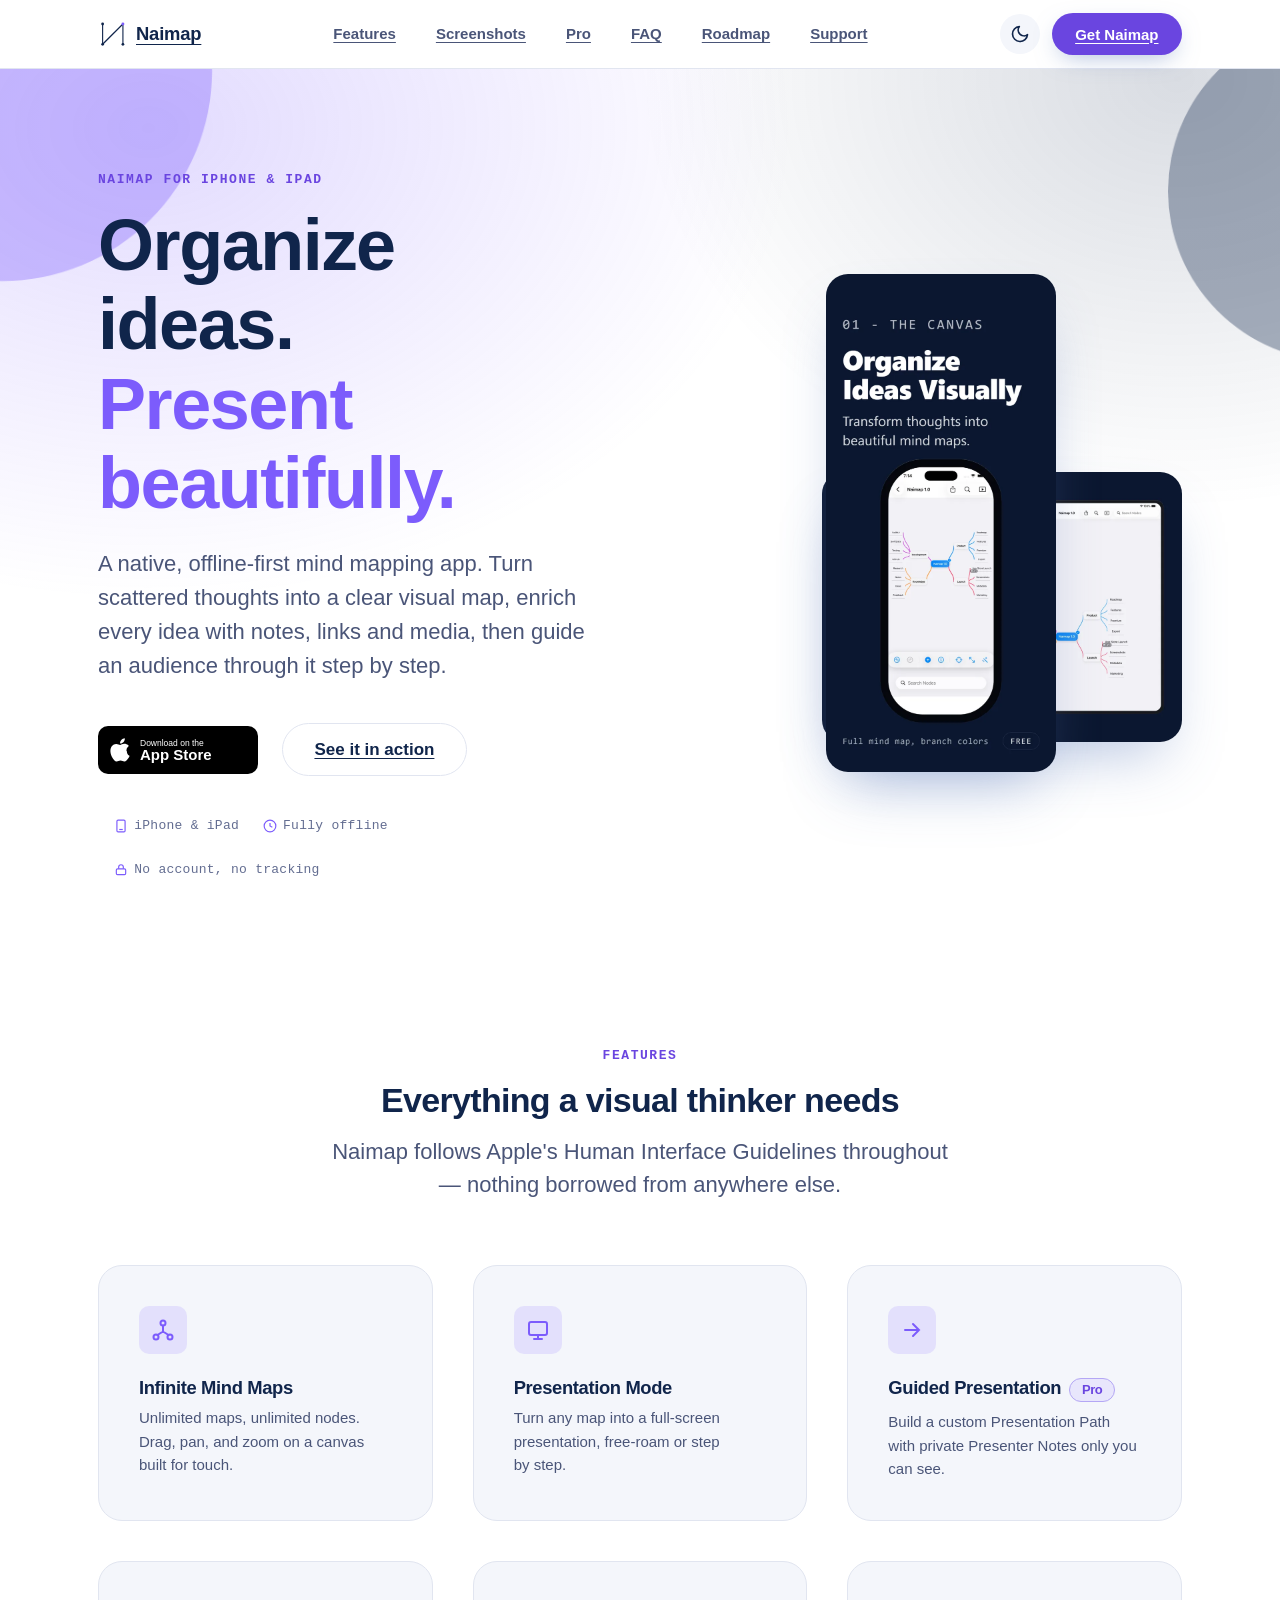
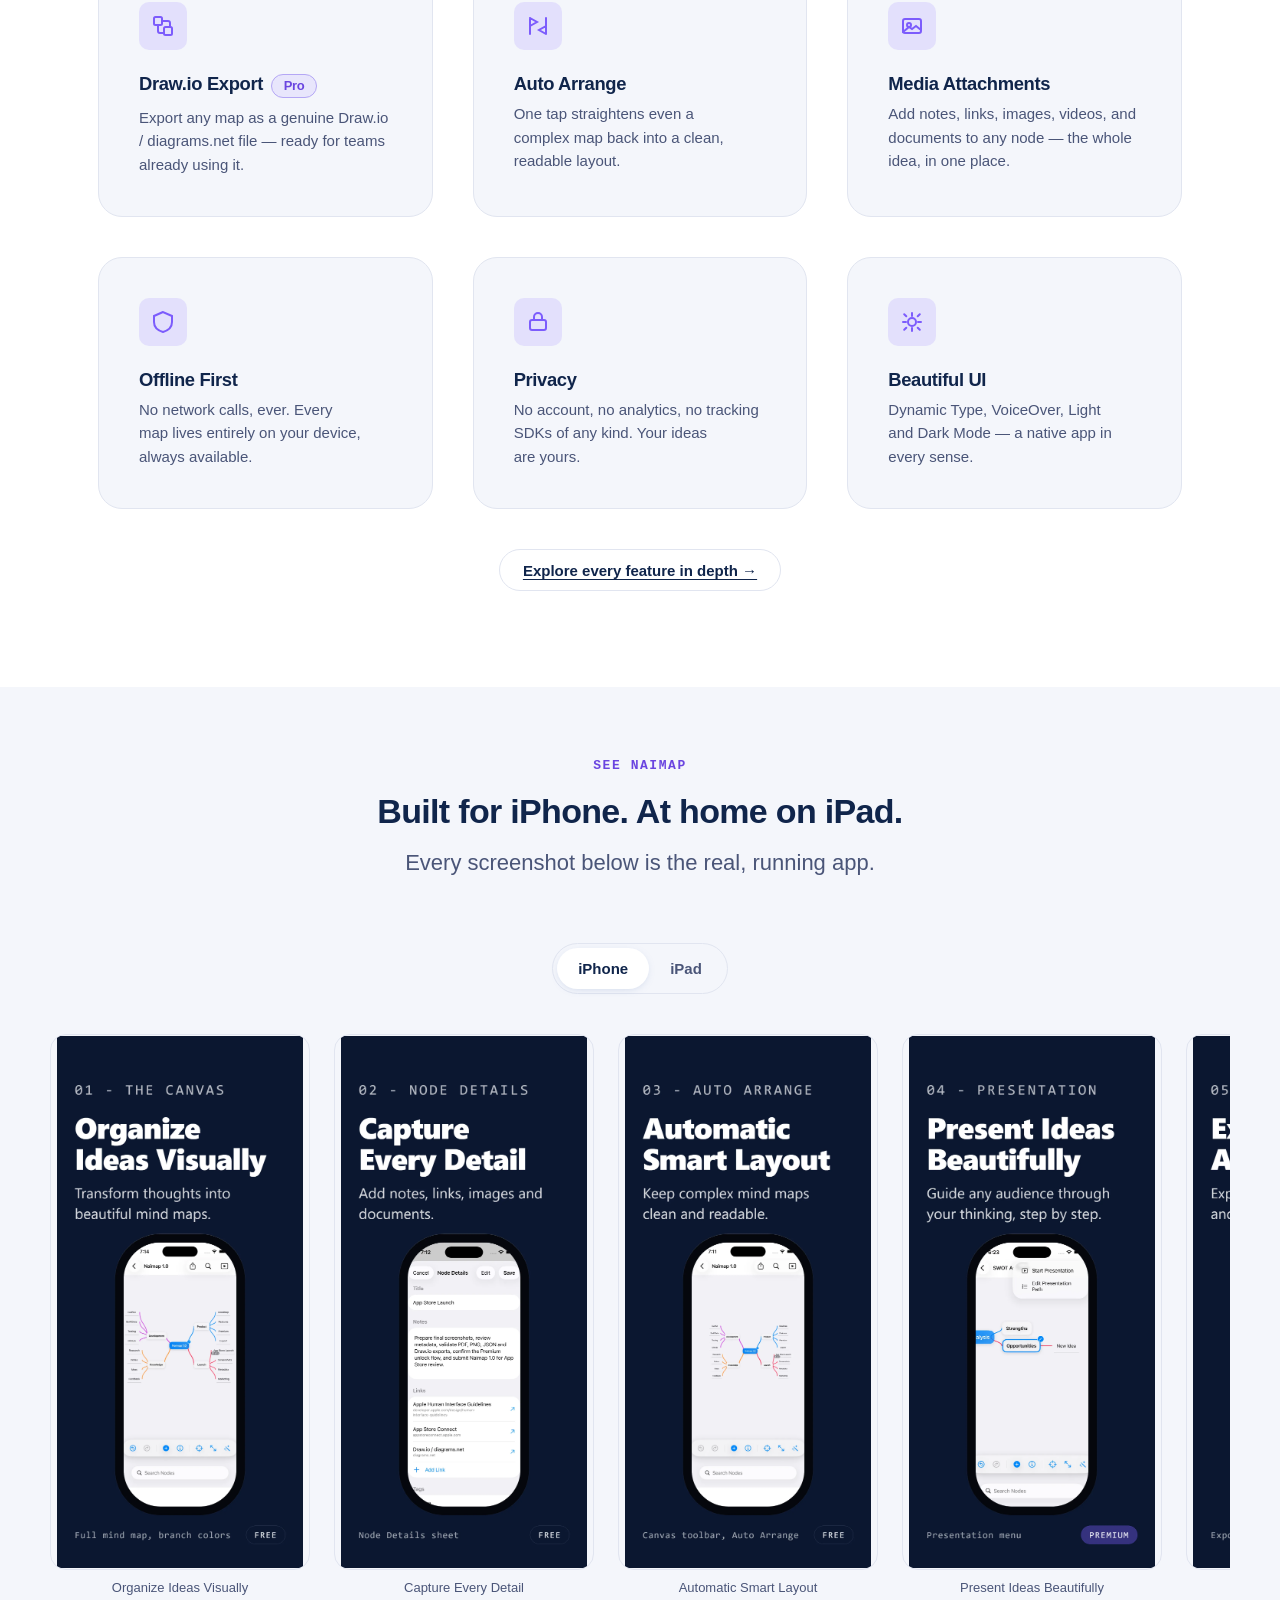
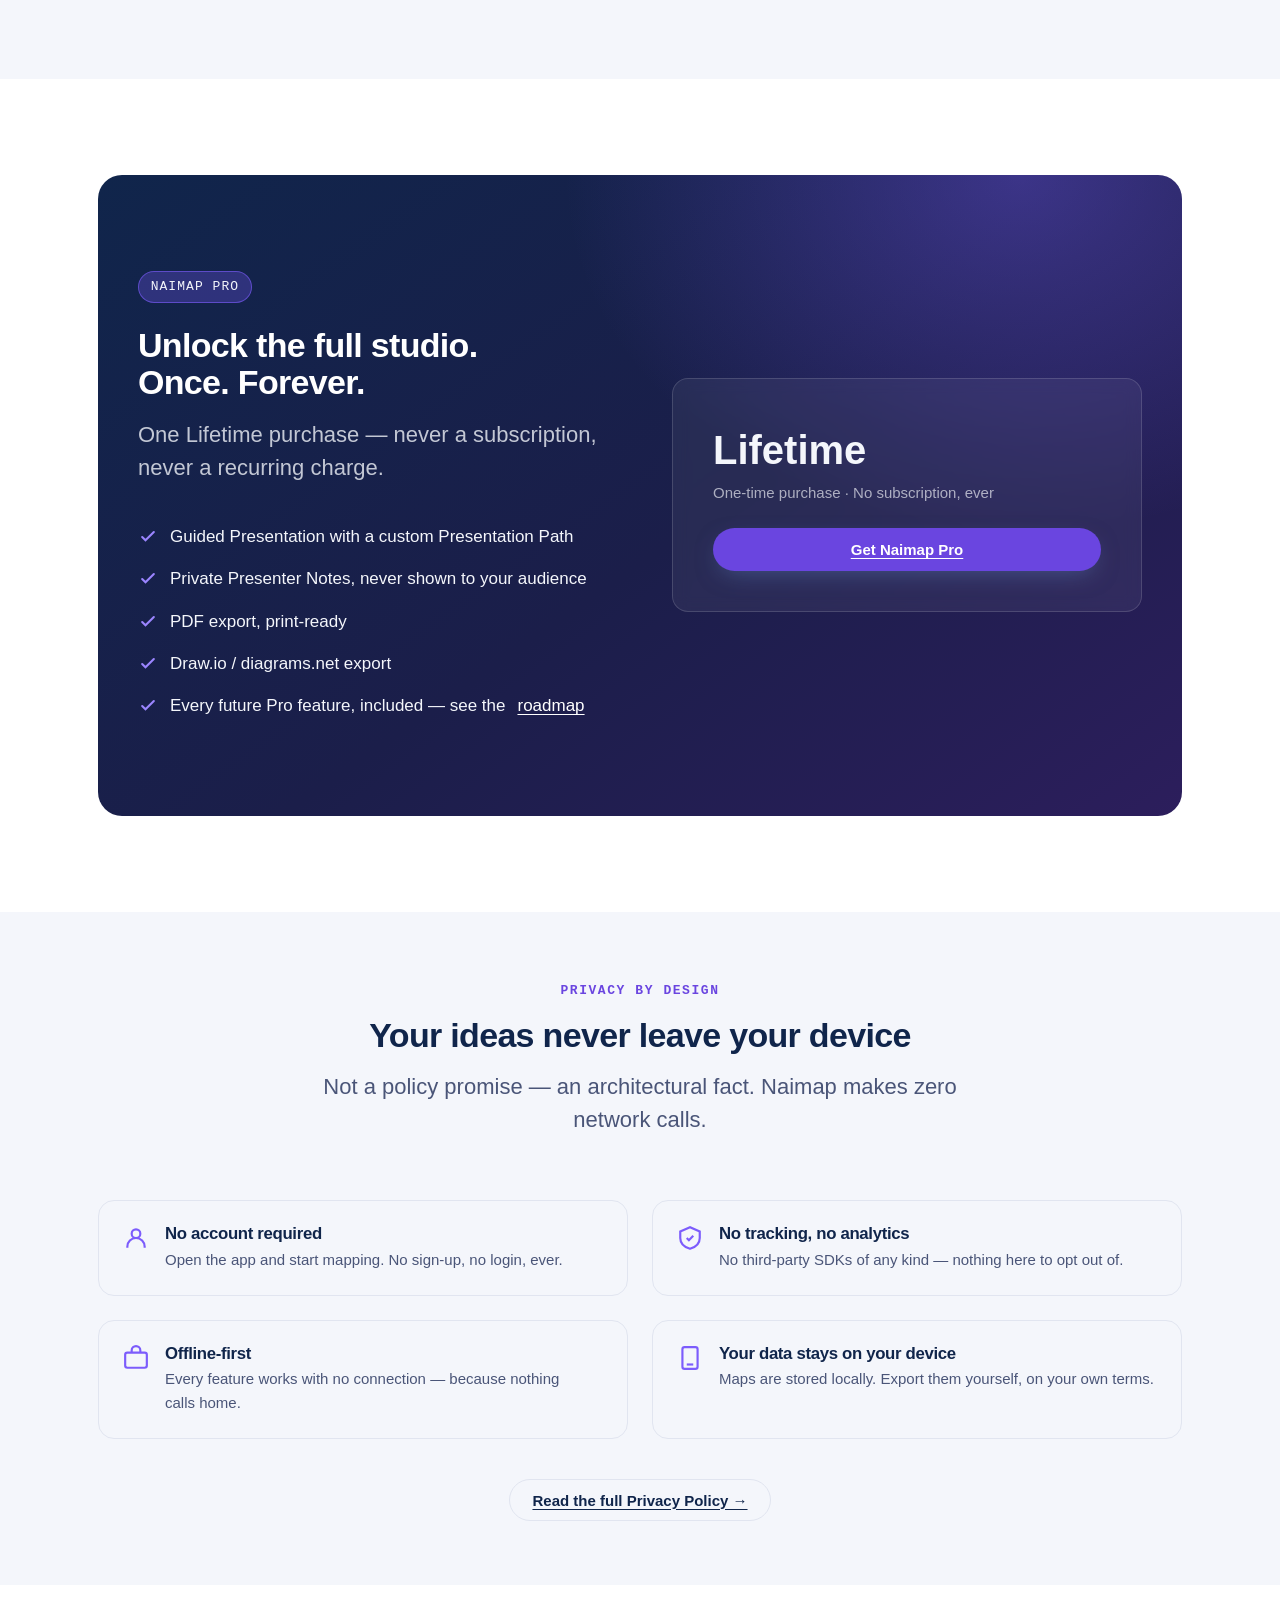
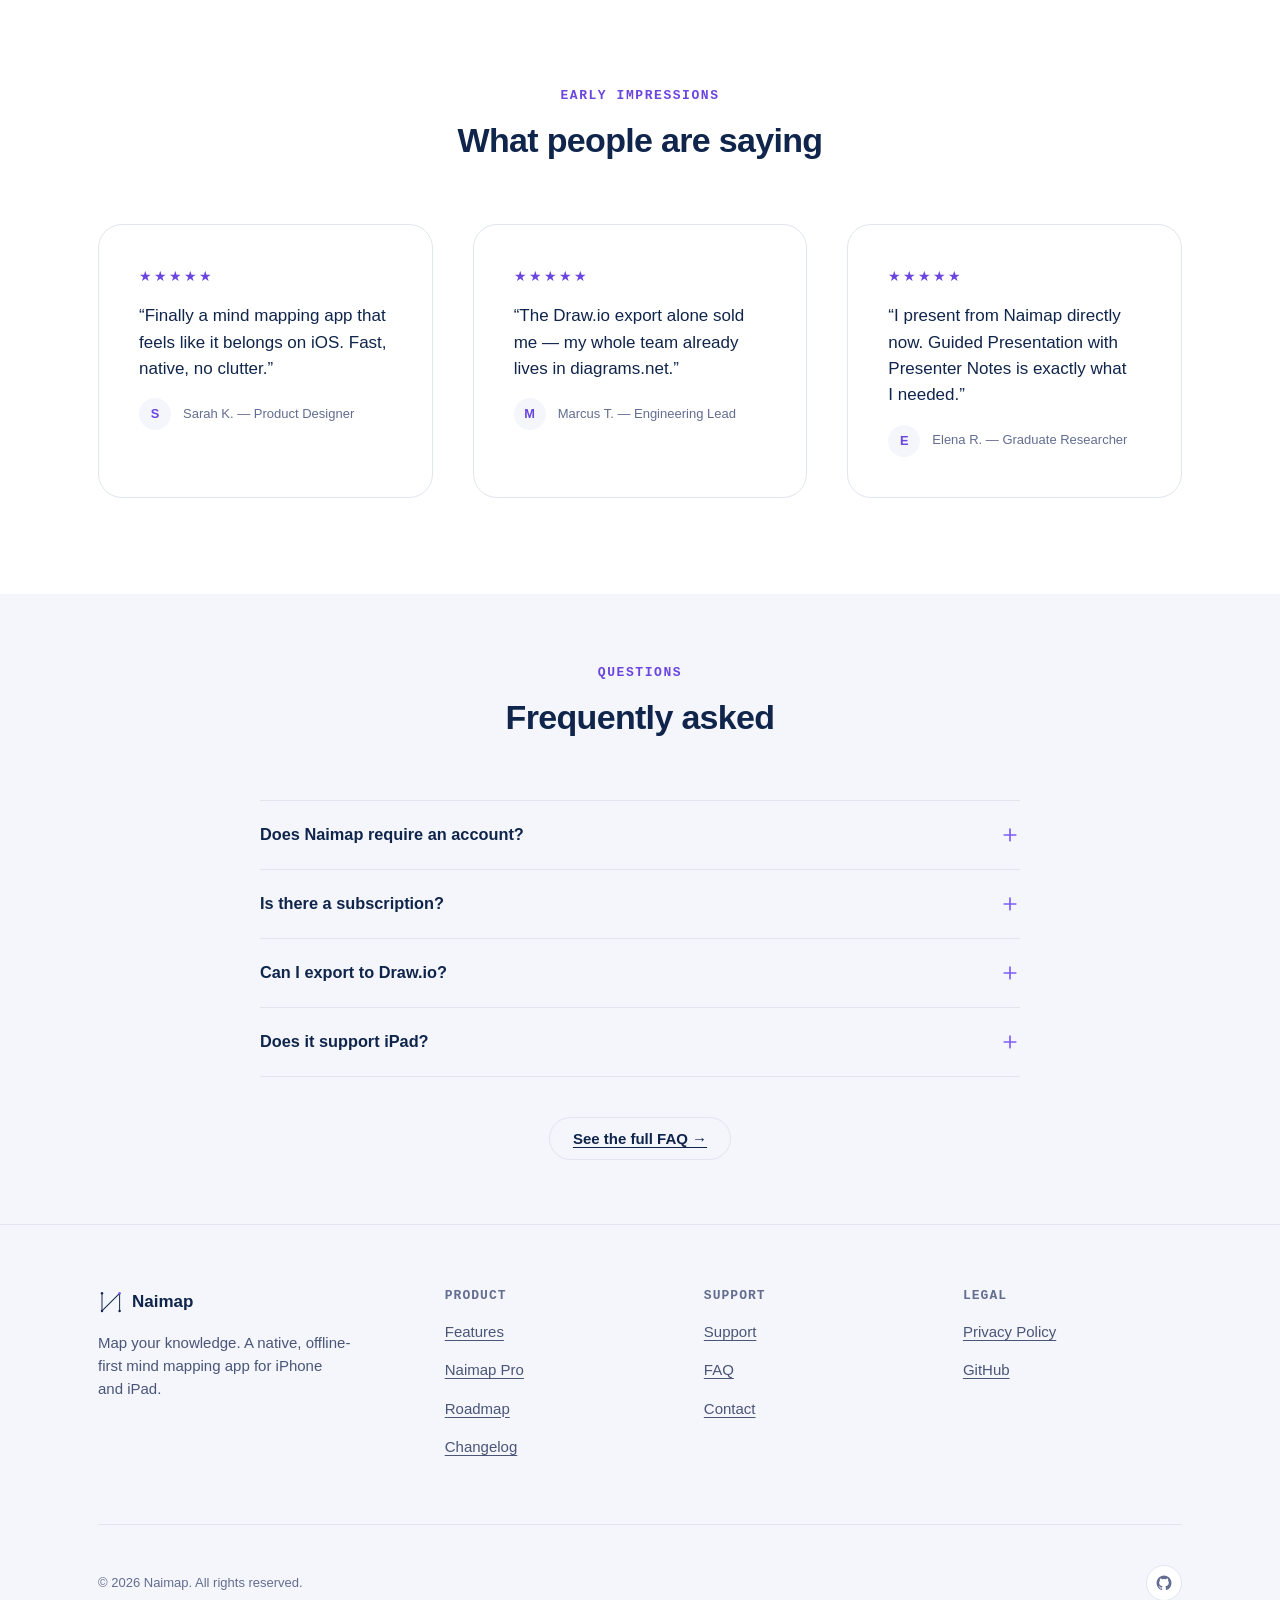
==== commit 146e9557: "feat(branding): introduce dedicated website logo system" ====
--- a/index.html
+++ b/index.html
@@ -8,14 +8,15 @@
 <meta name="description" content="Naimap is a native, offline-first mind mapping app for iPhone and iPad. Organize ideas visually, capture every detail, and present beautifully — no account, no tracking, one Lifetime purchase.">
 <meta name="keywords" content="mind map, mindmap, brainstorm, outline, visual thinking, concept map, study app, planning app, drawio, iPhone, iPad">
 <meta name="author" content="Naimap">
-<link rel="canonical" href="https://naimap.app/">
+<link rel="canonical" href="https://iannetta.github.io/naimap-website/">
 
 <!-- Favicons -->
-<link rel="shortcut icon" href="/favicon.ico">
-<link rel="icon" href="/assets/images/icons/icon-32.png" sizes="32x32" type="image/png">
-<link rel="icon" href="/assets/images/icons/icon-192.png" sizes="192x192" type="image/png">
-<link rel="apple-touch-icon" href="/assets/images/icons/icon-180.png">
-<link rel="manifest" href="/site.webmanifest">
+<link rel="shortcut icon" href="./favicon.ico">
+<link rel="icon" type="image/svg+xml" href="./assets/images/logo/logo-symbol.svg">
+<link rel="icon" href="./assets/images/icons/icon-32.png" sizes="32x32" type="image/png">
+<link rel="icon" href="./assets/images/icons/icon-192.png" sizes="192x192" type="image/png">
+<link rel="apple-touch-icon" href="./assets/images/icons/icon-180.png">
+<link rel="manifest" href="./site.webmanifest">
 <meta name="theme-color" media="(prefers-color-scheme: light)" content="#FFFFFF">
 <meta name="theme-color" media="(prefers-color-scheme: dark)" content="#0A1024">
 
@@ -24,8 +25,8 @@
 <meta property="og:site_name" content="Naimap">
 <meta property="og:title" content="Naimap — Visual Mind Mapping for iPhone &amp; iPad">
 <meta property="og:description" content="A native, offline-first mind mapping app. Organize ideas visually, capture every detail, and present beautifully.">
-<meta property="og:url" content="https://naimap.app/">
-<meta property="og:image" content="https://naimap.app/assets/images/social/og-default.png">
+<meta property="og:url" content="https://iannetta.github.io/naimap-website/">
+<meta property="og:image" content="https://iannetta.github.io/naimap-website/assets/images/social/og-default.png">
 <meta property="og:image:width" content="1200">
 <meta property="og:image:height" content="630">
 
@@ -33,9 +34,9 @@
 <meta name="twitter:card" content="summary_large_image">
 <meta name="twitter:title" content="Naimap — Visual Mind Mapping for iPhone &amp; iPad">
 <meta name="twitter:description" content="A native, offline-first mind mapping app. Organize ideas visually, capture every detail, and present beautifully.">
-<meta name="twitter:image" content="https://naimap.app/assets/images/social/og-default.png">
-
-<link rel="stylesheet" href="/assets/css/style.css">
+<meta name="twitter:image" content="https://iannetta.github.io/naimap-website/assets/images/social/og-default.png">
+
+<link rel="stylesheet" href="./assets/css/style.css">
 
 <script type="application/ld+json">
 {
@@ -45,8 +46,8 @@
   "operatingSystem": "iOS 17.0 or later",
   "applicationCategory": "ProductivityApplication",
   "description": "A native, offline-first mind mapping app for iPhone and iPad. Organize ideas visually, capture every detail, and present beautifully.",
-  "url": "https://naimap.app/",
-  "image": "https://naimap.app/assets/images/social/og-default.png",
+  "url": "https://iannetta.github.io/naimap-website/",
+  "image": "https://iannetta.github.io/naimap-website/assets/images/social/og-default.png",
   "offers": {
     "@type": "Offer",
     "price": "0",
@@ -61,18 +62,18 @@
 
 <header class="site-header">
   <div class="container nav">
-    <a class="nav-brand" href="/">
-      <img src="/assets/images/icons/icon-192.png" width="30" height="30" alt="" loading="eager">
+    <a class="nav-brand" href="./index.html">
+      <svg width="30" height="30" viewBox="0 0 44 44" aria-hidden="true" focusable="false"><g transform="translate(2,2) scale(0.454545) translate(-6,-7)"><line x1="16.5" y1="18.7" x2="16.5" y2="84.2" stroke="currentColor" stroke-width="3.6" stroke-linecap="round"/><line x1="82" y1="18.7" x2="82" y2="84.2" stroke="currentColor" stroke-width="3.6" stroke-linecap="round"/><line x1="16.5" y1="84.2" x2="82" y2="18.7" stroke="currentColor" stroke-width="3.88" stroke-linecap="round"/><circle cx="16.5" cy="18.7" r="4.5" fill="currentColor"/><circle cx="16.5" cy="84.2" r="4.5" fill="currentColor"/><circle cx="82" cy="84.2" r="4.5" fill="currentColor"/><circle cx="82" cy="18.7" r="4.7" fill="var(--accent)"/></g></svg>
       Naimap
     </a>
     <nav aria-label="Primary">
       <ul class="nav-links">
-        <li><a href="/#features">Features</a></li>
-        <li><a href="/#screenshots">Screenshots</a></li>
-        <li><a href="/#pro">Pro</a></li>
-        <li><a href="/faq.html">FAQ</a></li>
-        <li><a href="/roadmap.html">Roadmap</a></li>
-        <li><a href="/support.html">Support</a></li>
+        <li><a href="#features">Features</a></li>
+        <li><a href="#screenshots">Screenshots</a></li>
+        <li><a href="#pro">Pro</a></li>
+        <li><a href="./faq.html">FAQ</a></li>
+        <li><a href="./roadmap.html">Roadmap</a></li>
+        <li><a href="./support.html">Support</a></li>
       </ul>
     </nav>
     <div class="nav-actions">
@@ -88,14 +89,14 @@
   </div>
   <div class="container">
     <ul class="nav-mobile" id="nav-mobile" data-nav-mobile>
-      <li><a href="/#features">Features</a></li>
-      <li><a href="/#screenshots">Screenshots</a></li>
-      <li><a href="/#pro">Naimap Pro</a></li>
-      <li><a href="/faq.html">FAQ</a></li>
-      <li><a href="/roadmap.html">Roadmap</a></li>
-      <li><a href="/changelog.html">Changelog</a></li>
-      <li><a href="/support.html">Support</a></li>
-      <li><a href="/contact.html">Contact</a></li>
+      <li><a href="#features">Features</a></li>
+      <li><a href="#screenshots">Screenshots</a></li>
+      <li><a href="#pro">Naimap Pro</a></li>
+      <li><a href="./faq.html">FAQ</a></li>
+      <li><a href="./roadmap.html">Roadmap</a></li>
+      <li><a href="./changelog.html">Changelog</a></li>
+      <li><a href="./support.html">Support</a></li>
+      <li><a href="./contact.html">Contact</a></li>
       <li><a class="btn btn--primary btn--block" href="#download">Get Naimap</a></li>
     </ul>
   </div>
@@ -123,7 +124,7 @@
               <text x="42" y="34" font-family="-apple-system,Helvetica,Arial,sans-serif" font-size="15" font-weight="700" fill="#fff">App Store</text>
             </svg>
           </a>
-          <a class="btn btn--secondary btn--lg" href="/#screenshots">See it in action</a>
+          <a class="btn btn--secondary btn--lg" href="#screenshots">See it in action</a>
         </div>
         <ul class="hero-meta">
           <li><svg viewBox="0 0 24 24" fill="none" stroke="currentColor" stroke-width="2" aria-hidden="true"><rect x="5" y="2" width="14" height="20" rx="2"/><path d="M9 18h6"/></svg> iPhone &amp; iPad</li>
@@ -133,12 +134,12 @@
       </div>
       <div class="hero-devices" aria-hidden="true">
         <picture>
-          <source srcset="/assets/images/screenshots/ipad/ipad-02-hero.webp" type="image/webp">
-          <img class="device-ipad" src="/assets/images/screenshots/ipad/ipad-02-hero.png" alt="" width="360" height="480" loading="eager" fetchpriority="high">
+          <source srcset="./assets/images/screenshots/ipad/ipad-02-hero.webp" type="image/webp">
+          <img class="device-ipad" src="./assets/images/screenshots/ipad/ipad-02-hero.png" alt="" width="360" height="480" loading="eager" fetchpriority="high">
         </picture>
         <picture>
-          <source srcset="/assets/images/screenshots/iphone/appstore-01-hero.webp" type="image/webp">
-          <img class="device-iphone" src="/assets/images/screenshots/iphone/appstore-01-hero.png" alt="" width="230" height="497" loading="eager" fetchpriority="high">
+          <source srcset="./assets/images/screenshots/iphone/appstore-01-hero.webp" type="image/webp">
+          <img class="device-iphone" src="./assets/images/screenshots/iphone/appstore-01-hero.png" alt="" width="230" height="497" loading="eager" fetchpriority="high">
         </picture>
       </div>
     </div>
@@ -209,7 +210,7 @@
         </article>
 
       </div>
-      <p style="text-align:center; margin-top: var(--space-lg);"><a class="btn btn--secondary" href="/features.html">Explore every feature in depth →</a></p>
+      <p style="text-align:center; margin-top: var(--space-lg);"><a class="btn btn--secondary" href="./features.html">Explore every feature in depth →</a></p>
     </div>
   </section>
 
@@ -231,54 +232,54 @@
 
       <div class="gallery-track" data-gallery-track="iphone">
         <figure class="gallery-item">
-          <button type="button" data-lightbox-open data-full="/assets/images/screenshots/iphone/appstore-01-organize-ideas-visually.png"><picture><source srcset="/assets/images/screenshots/iphone/appstore-01-organize-ideas-visually.webp" type="image/webp"><img src="/assets/images/screenshots/iphone/appstore-01-organize-ideas-visually.png" alt="Naimap canvas showing a full mind map with color-coded branches" loading="lazy" width="1284" height="2778"></picture></button>
+          <button type="button" data-lightbox-open data-full="./assets/images/screenshots/iphone/appstore-01-organize-ideas-visually.png"><picture><source srcset="./assets/images/screenshots/iphone/appstore-01-organize-ideas-visually.webp" type="image/webp"><img src="./assets/images/screenshots/iphone/appstore-01-organize-ideas-visually.png" alt="Naimap canvas showing a full mind map with color-coded branches" loading="lazy" width="1284" height="2778"></picture></button>
           <figcaption>Organize Ideas Visually</figcaption>
         </figure>
         <figure class="gallery-item">
-          <button type="button" data-lightbox-open data-full="/assets/images/screenshots/iphone/appstore-02-capture-every-detail.png"><picture><source srcset="/assets/images/screenshots/iphone/appstore-02-capture-every-detail.webp" type="image/webp"><img src="/assets/images/screenshots/iphone/appstore-02-capture-every-detail.png" alt="Naimap Node Details sheet with notes, links and tags populated" loading="lazy" width="1284" height="2778"></picture></button>
+          <button type="button" data-lightbox-open data-full="./assets/images/screenshots/iphone/appstore-02-capture-every-detail.png"><picture><source srcset="./assets/images/screenshots/iphone/appstore-02-capture-every-detail.webp" type="image/webp"><img src="./assets/images/screenshots/iphone/appstore-02-capture-every-detail.png" alt="Naimap Node Details sheet with notes, links and tags populated" loading="lazy" width="1284" height="2778"></picture></button>
           <figcaption>Capture Every Detail</figcaption>
         </figure>
         <figure class="gallery-item">
-          <button type="button" data-lightbox-open data-full="/assets/images/screenshots/iphone/appstore-03-automatic-smart-layout.png"><picture><source srcset="/assets/images/screenshots/iphone/appstore-03-automatic-smart-layout.webp" type="image/webp"><img src="/assets/images/screenshots/iphone/appstore-03-automatic-smart-layout.png" alt="Naimap canvas toolbar with the Auto Arrange wand tool" loading="lazy" width="1284" height="2778"></picture></button>
+          <button type="button" data-lightbox-open data-full="./assets/images/screenshots/iphone/appstore-03-automatic-smart-layout.png"><picture><source srcset="./assets/images/screenshots/iphone/appstore-03-automatic-smart-layout.webp" type="image/webp"><img src="./assets/images/screenshots/iphone/appstore-03-automatic-smart-layout.png" alt="Naimap canvas toolbar with the Auto Arrange wand tool" loading="lazy" width="1284" height="2778"></picture></button>
           <figcaption>Automatic Smart Layout</figcaption>
         </figure>
         <figure class="gallery-item">
-          <button type="button" data-lightbox-open data-full="/assets/images/screenshots/iphone/appstore-04-present-ideas-beautifully.png"><picture><source srcset="/assets/images/screenshots/iphone/appstore-04-present-ideas-beautifully.webp" type="image/webp"><img src="/assets/images/screenshots/iphone/appstore-04-present-ideas-beautifully.png" alt="Naimap presentation menu for guided presentations" loading="lazy" width="1284" height="2778"></picture></button>
+          <button type="button" data-lightbox-open data-full="./assets/images/screenshots/iphone/appstore-04-present-ideas-beautifully.png"><picture><source srcset="./assets/images/screenshots/iphone/appstore-04-present-ideas-beautifully.webp" type="image/webp"><img src="./assets/images/screenshots/iphone/appstore-04-present-ideas-beautifully.png" alt="Naimap presentation menu for guided presentations" loading="lazy" width="1284" height="2778"></picture></button>
           <figcaption>Present Ideas Beautifully</figcaption>
         </figure>
         <figure class="gallery-item">
-          <button type="button" data-lightbox-open data-full="/assets/images/screenshots/iphone/appstore-05-export-anywhere.png"><picture><source srcset="/assets/images/screenshots/iphone/appstore-05-export-anywhere.webp" type="image/webp"><img src="/assets/images/screenshots/iphone/appstore-05-export-anywhere.png" alt="Naimap export menu with PNG, PDF, JSON and Draw.io options" loading="lazy" width="1284" height="2778"></picture></button>
+          <button type="button" data-lightbox-open data-full="./assets/images/screenshots/iphone/appstore-05-export-anywhere.png"><picture><source srcset="./assets/images/screenshots/iphone/appstore-05-export-anywhere.webp" type="image/webp"><img src="./assets/images/screenshots/iphone/appstore-05-export-anywhere.png" alt="Naimap export menu with PNG, PDF, JSON and Draw.io options" loading="lazy" width="1284" height="2778"></picture></button>
           <figcaption>Export Anywhere</figcaption>
         </figure>
         <figure class="gallery-item">
-          <button type="button" data-lightbox-open data-full="/assets/images/screenshots/iphone/appstore-06-built-for-productivity.png"><picture><source srcset="/assets/images/screenshots/iphone/appstore-06-built-for-productivity.webp" type="image/webp"><img src="/assets/images/screenshots/iphone/appstore-06-built-for-productivity.png" alt="Naimap home screen with a library of mind maps" loading="lazy" width="1284" height="2778"></picture></button>
+          <button type="button" data-lightbox-open data-full="./assets/images/screenshots/iphone/appstore-06-built-for-productivity.png"><picture><source srcset="./assets/images/screenshots/iphone/appstore-06-built-for-productivity.webp" type="image/webp"><img src="./assets/images/screenshots/iphone/appstore-06-built-for-productivity.png" alt="Naimap home screen with a library of mind maps" loading="lazy" width="1284" height="2778"></picture></button>
           <figcaption>Built For Productivity</figcaption>
         </figure>
       </div>
 
       <div class="gallery-track" data-gallery-track="ipad" hidden>
         <figure class="gallery-item gallery-item--wide">
-          <button type="button" data-lightbox-open data-full="/assets/images/screenshots/ipad/ipad-01-capture-every-detail.png"><picture><source srcset="/assets/images/screenshots/ipad/ipad-01-capture-every-detail.webp" type="image/webp"><img src="/assets/images/screenshots/ipad/ipad-01-capture-every-detail.png" alt="Naimap on iPad showing the Node Details inspector open beside the live canvas" loading="lazy" width="2064" height="2752"></picture></button>
+          <button type="button" data-lightbox-open data-full="./assets/images/screenshots/ipad/ipad-01-capture-every-detail.png"><picture><source srcset="./assets/images/screenshots/ipad/ipad-01-capture-every-detail.webp" type="image/webp"><img src="./assets/images/screenshots/ipad/ipad-01-capture-every-detail.png" alt="Naimap on iPad showing the Node Details inspector open beside the live canvas" loading="lazy" width="2064" height="2752"></picture></button>
           <figcaption>Everything, Side by Side</figcaption>
         </figure>
         <figure class="gallery-item gallery-item--wide">
-          <button type="button" data-lightbox-open data-full="/assets/images/screenshots/ipad/ipad-02-organize-ideas-visually.png"><picture><source srcset="/assets/images/screenshots/ipad/ipad-02-organize-ideas-visually.webp" type="image/webp"><img src="/assets/images/screenshots/ipad/ipad-02-organize-ideas-visually.png" alt="Naimap on iPad showing the full demo map across a wide canvas" loading="lazy" width="2752" height="2064"></picture></button>
+          <button type="button" data-lightbox-open data-full="./assets/images/screenshots/ipad/ipad-02-organize-ideas-visually.png"><picture><source srcset="./assets/images/screenshots/ipad/ipad-02-organize-ideas-visually.webp" type="image/webp"><img src="./assets/images/screenshots/ipad/ipad-02-organize-ideas-visually.png" alt="Naimap on iPad showing the full demo map across a wide canvas" loading="lazy" width="2752" height="2064"></picture></button>
           <figcaption>Organize Ideas Visually</figcaption>
         </figure>
         <figure class="gallery-item gallery-item--wide">
-          <button type="button" data-lightbox-open data-full="/assets/images/screenshots/ipad/ipad-03-automatic-smart-layout.png"><picture><source srcset="/assets/images/screenshots/ipad/ipad-03-automatic-smart-layout.webp" type="image/webp"><img src="/assets/images/screenshots/ipad/ipad-03-automatic-smart-layout.png" alt="Naimap on iPad canvas toolbar with the Auto Arrange wand tool" loading="lazy" width="2752" height="2064"></picture></button>
+          <button type="button" data-lightbox-open data-full="./assets/images/screenshots/ipad/ipad-03-automatic-smart-layout.png"><picture><source srcset="./assets/images/screenshots/ipad/ipad-03-automatic-smart-layout.webp" type="image/webp"><img src="./assets/images/screenshots/ipad/ipad-03-automatic-smart-layout.png" alt="Naimap on iPad canvas toolbar with the Auto Arrange wand tool" loading="lazy" width="2752" height="2064"></picture></button>
           <figcaption>Automatic Smart Layout</figcaption>
         </figure>
         <figure class="gallery-item gallery-item--wide">
-          <button type="button" data-lightbox-open data-full="/assets/images/screenshots/ipad/ipad-04-present-ideas-beautifully.png"><picture><source srcset="/assets/images/screenshots/ipad/ipad-04-present-ideas-beautifully.webp" type="image/webp"><img src="/assets/images/screenshots/ipad/ipad-04-present-ideas-beautifully.png" alt="Naimap on iPad in full-screen Presentation Mode" loading="lazy" width="2752" height="2064"></picture></button>
+          <button type="button" data-lightbox-open data-full="./assets/images/screenshots/ipad/ipad-04-present-ideas-beautifully.png"><picture><source srcset="./assets/images/screenshots/ipad/ipad-04-present-ideas-beautifully.webp" type="image/webp"><img src="./assets/images/screenshots/ipad/ipad-04-present-ideas-beautifully.png" alt="Naimap on iPad in full-screen Presentation Mode" loading="lazy" width="2752" height="2064"></picture></button>
           <figcaption>Present Ideas Beautifully</figcaption>
         </figure>
         <figure class="gallery-item">
-          <button type="button" data-lightbox-open data-full="/assets/images/screenshots/ipad/ipad-05-export-anywhere.png"><picture><source srcset="/assets/images/screenshots/ipad/ipad-05-export-anywhere.webp" type="image/webp"><img src="/assets/images/screenshots/ipad/ipad-05-export-anywhere.png" alt="Naimap on iPad export menu with PNG, PDF, JSON and Draw.io options" loading="lazy" width="2064" height="2752"></picture></button>
+          <button type="button" data-lightbox-open data-full="./assets/images/screenshots/ipad/ipad-05-export-anywhere.png"><picture><source srcset="./assets/images/screenshots/ipad/ipad-05-export-anywhere.webp" type="image/webp"><img src="./assets/images/screenshots/ipad/ipad-05-export-anywhere.png" alt="Naimap on iPad export menu with PNG, PDF, JSON and Draw.io options" loading="lazy" width="2064" height="2752"></picture></button>
           <figcaption>Export Anywhere</figcaption>
         </figure>
         <figure class="gallery-item">
-          <button type="button" data-lightbox-open data-full="/assets/images/screenshots/ipad/ipad-06-built-for-productivity.png"><picture><source srcset="/assets/images/screenshots/ipad/ipad-06-built-for-productivity.webp" type="image/webp"><img src="/assets/images/screenshots/ipad/ipad-06-built-for-productivity.png" alt="Naimap on iPad home screen with a library of mind maps" loading="lazy" width="2064" height="2752"></picture></button>
+          <button type="button" data-lightbox-open data-full="./assets/images/screenshots/ipad/ipad-06-built-for-productivity.png"><picture><source srcset="./assets/images/screenshots/ipad/ipad-06-built-for-productivity.webp" type="image/webp"><img src="./assets/images/screenshots/ipad/ipad-06-built-for-productivity.png" alt="Naimap on iPad home screen with a library of mind maps" loading="lazy" width="2064" height="2752"></picture></button>
           <figcaption>Built For Productivity</figcaption>
         </figure>
       </div>
@@ -299,7 +300,7 @@
               <li><svg viewBox="0 0 24 24" fill="none" stroke="currentColor" stroke-width="2.5" stroke-linecap="round" aria-hidden="true"><path d="M5 12l4 4 10-10"/></svg> Private Presenter Notes, never shown to your audience</li>
               <li><svg viewBox="0 0 24 24" fill="none" stroke="currentColor" stroke-width="2.5" stroke-linecap="round" aria-hidden="true"><path d="M5 12l4 4 10-10"/></svg> PDF export, print-ready</li>
               <li><svg viewBox="0 0 24 24" fill="none" stroke="currentColor" stroke-width="2.5" stroke-linecap="round" aria-hidden="true"><path d="M5 12l4 4 10-10"/></svg> Draw.io / diagrams.net export</li>
-              <li><svg viewBox="0 0 24 24" fill="none" stroke="currentColor" stroke-width="2.5" stroke-linecap="round" aria-hidden="true"><path d="M5 12l4 4 10-10"/></svg> Every future Pro feature, included — see the <a href="/roadmap.html" style="color:#fff; text-decoration:underline;">roadmap</a></li>
+              <li><svg viewBox="0 0 24 24" fill="none" stroke="currentColor" stroke-width="2.5" stroke-linecap="round" aria-hidden="true"><path d="M5 12l4 4 10-10"/></svg> Every future Pro feature, included — see the <a href="./roadmap.html" style="color:#fff; text-decoration:underline;">roadmap</a></li>
             </ul>
           </div>
           <div class="pro-price-card">
@@ -338,7 +339,7 @@
           <div><h3>Your data stays on your device</h3><p>Maps are stored locally. Export them yourself, on your own terms.</p></div>
         </div>
       </div>
-      <p style="text-align:center; margin-top: var(--space-lg);"><a class="btn btn--secondary" href="/privacy.html">Read the full Privacy Policy →</a></p>
+      <p style="text-align:center; margin-top: var(--space-lg);"><a class="btn btn--secondary" href="./privacy.html">Read the full Privacy Policy →</a></p>
     </div>
   </section>
 
@@ -395,7 +396,7 @@
           <div class="accordion-panel"><div><p>Yes — Naimap is built for both iPhone and iPad, including iPad's inspector-panel layout.</p></div></div>
         </div>
       </div>
-      <p style="text-align:center; margin-top: var(--space-lg);"><a class="btn btn--secondary" href="/faq.html">See the full FAQ →</a></p>
+      <p style="text-align:center; margin-top: var(--space-lg);"><a class="btn btn--secondary" href="./faq.html">See the full FAQ →</a></p>
     </div>
   </section>
 
@@ -405,30 +406,30 @@
   <div class="container">
     <div class="footer-grid">
       <div>
-        <div class="footer-brand"><img src="/assets/images/icons/icon-192.png" width="26" height="26" alt=""> Naimap</div>
+        <div class="footer-brand"><svg width="26" height="26" viewBox="0 0 44 44" aria-hidden="true" focusable="false"><g transform="translate(2,2) scale(0.454545) translate(-6,-7)"><line x1="16.5" y1="18.7" x2="16.5" y2="84.2" stroke="currentColor" stroke-width="3.6" stroke-linecap="round"/><line x1="82" y1="18.7" x2="82" y2="84.2" stroke="currentColor" stroke-width="3.6" stroke-linecap="round"/><line x1="16.5" y1="84.2" x2="82" y2="18.7" stroke="currentColor" stroke-width="3.88" stroke-linecap="round"/><circle cx="16.5" cy="18.7" r="4.5" fill="currentColor"/><circle cx="16.5" cy="84.2" r="4.5" fill="currentColor"/><circle cx="82" cy="84.2" r="4.5" fill="currentColor"/><circle cx="82" cy="18.7" r="4.7" fill="var(--accent)"/></g></svg> Naimap</div>
         <p style="color: var(--text-secondary); font-size: var(--step-small); max-width: 32ch;">Map your knowledge. A native, offline-first mind mapping app for iPhone and iPad.</p>
       </div>
       <div class="footer-col">
         <h3>Product</h3>
         <ul>
-          <li><a href="/features.html">Features</a></li>
-          <li><a href="/#pro">Naimap Pro</a></li>
-          <li><a href="/roadmap.html">Roadmap</a></li>
-          <li><a href="/changelog.html">Changelog</a></li>
+          <li><a href="./features.html">Features</a></li>
+          <li><a href="#pro">Naimap Pro</a></li>
+          <li><a href="./roadmap.html">Roadmap</a></li>
+          <li><a href="./changelog.html">Changelog</a></li>
         </ul>
       </div>
       <div class="footer-col">
         <h3>Support</h3>
         <ul>
-          <li><a href="/support.html">Support</a></li>
-          <li><a href="/faq.html">FAQ</a></li>
-          <li><a href="/contact.html">Contact</a></li>
+          <li><a href="./support.html">Support</a></li>
+          <li><a href="./faq.html">FAQ</a></li>
+          <li><a href="./contact.html">Contact</a></li>
         </ul>
       </div>
       <div class="footer-col">
         <h3>Legal</h3>
         <ul>
-          <li><a href="/privacy.html">Privacy Policy</a></li>
+          <li><a href="./privacy.html">Privacy Policy</a></li>
           <li><a href="https://github.com/iannetta/naimap-website" rel="noopener">GitHub</a></li>
         </ul>
       </div>
@@ -462,6 +463,6 @@
   <svg viewBox="0 0 24 24" fill="none" stroke="currentColor" stroke-width="2.5" stroke-linecap="round" aria-hidden="true"><path d="M12 19V5M5 12l7-7 7 7"/></svg>
 </button>
 
-<script src="/assets/js/main.js" defer></script>
+<script src="./assets/js/main.js" defer></script>
 </body>
 </html>
--- a/assets/css/style.css
+++ b/assets/css/style.css
@@ -368,7 +368,7 @@
   letter-spacing: -0.01em;
   flex: none;
 }
-.nav-brand img { width: 30px; height: 30px; border-radius: 8px; }
+.nav-brand svg { width: 30px; height: 30px; flex: none; }
 
 .nav-links {
   display: none;
@@ -932,7 +932,7 @@
   .footer-grid { grid-template-columns: 1.4fr repeat(3, 1fr); }
 }
 .footer-brand { display: flex; align-items: center; gap: var(--space-2xs); font-family: var(--font-display); font-weight: 800; margin-bottom: var(--space-sm); }
-.footer-brand img { width: 26px; height: 26px; border-radius: 7px; }
+.footer-brand svg { width: 26px; height: 26px; flex: none; }
 .footer-col h3 {
   font-family: var(--font-mono);
   font-size: var(--step-caption);
